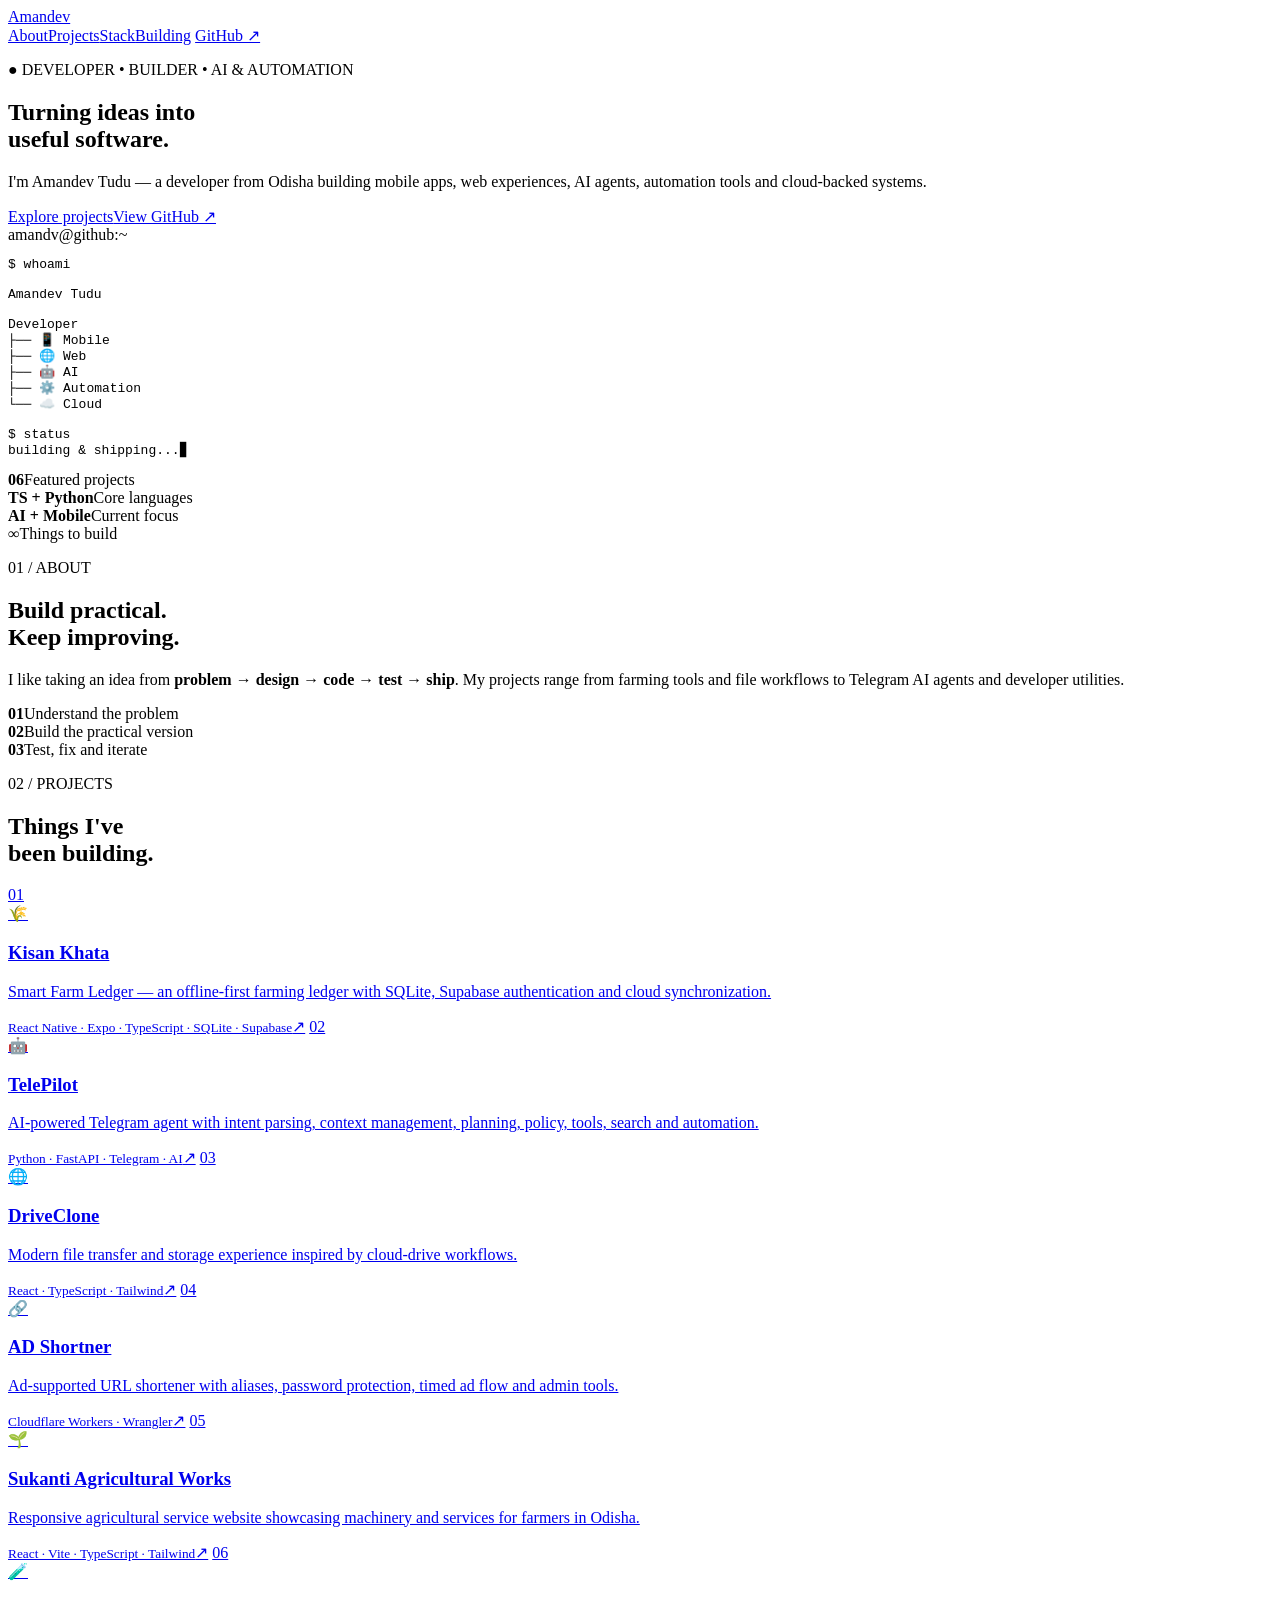
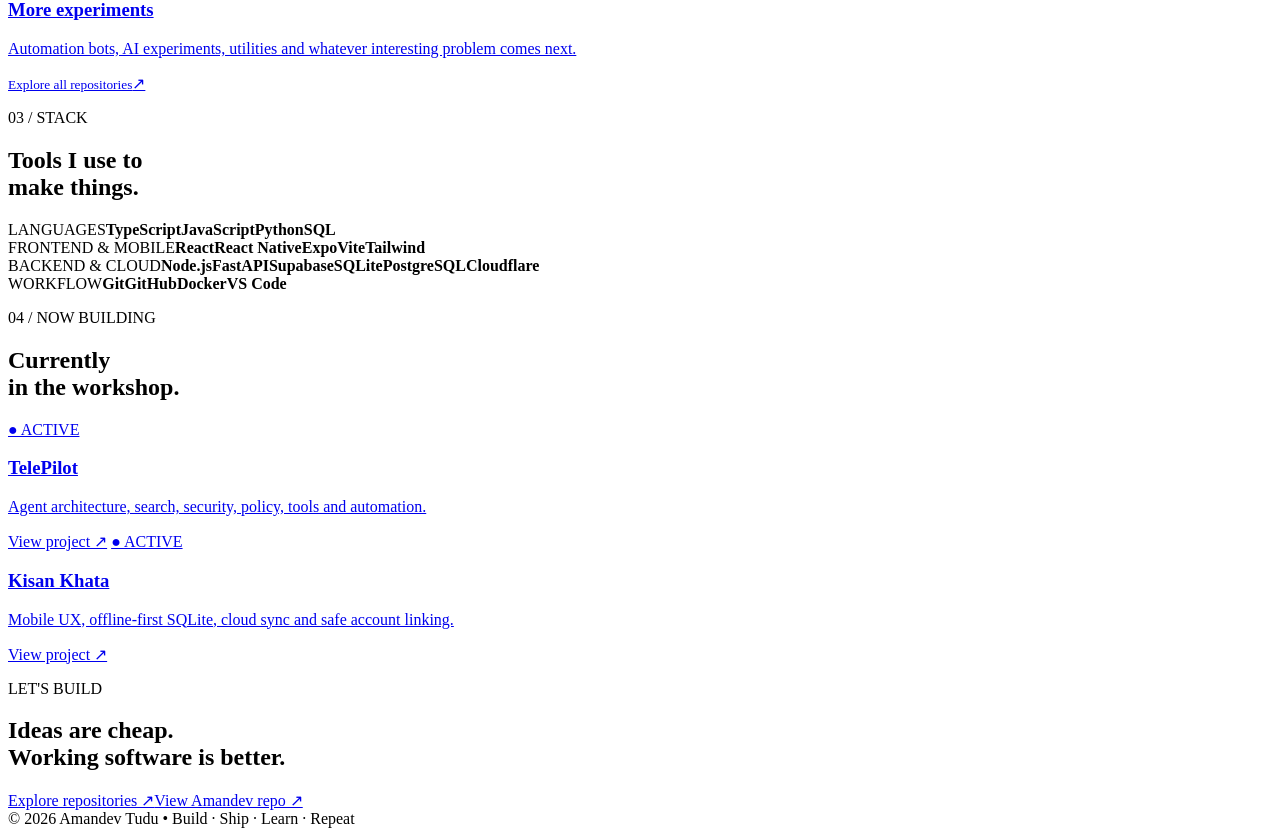
==== website/index.html @ a1b8db11 "feat: add Amandev portfolio website" ====
<!doctype html>
<html lang="en">
<head>
<meta charset="UTF-8">
<meta name="viewport" content="width=device-width, initial-scale=1.0">
<meta name="description" content="Amandev — Developer, builder, and AI & automation enthusiast.">
<title>Amandev — Developer • Builder • AI & Automation</title>
<link rel="preconnect" href="https://fonts.googleapis.com">
<link rel="preconnect" href="https://fonts.gstatic.com" crossorigin>
<link href="https://fonts.googleapis.com/css2?family=Inter:wght@400;500;600;700;800&family=JetBrains+Mono:wght@500;600&display=swap" rel="stylesheet">
<link rel="stylesheet" href="./style.css">
</head>
<body>
<header class="nav">
  <a class="brand" href="#top"><span class="dot"></span>Amandev</a>
  <nav>
    <a href="#about">About</a><a href="#projects">Projects</a><a href="#stack">Stack</a><a href="#building">Building</a>
    <a class="nav-cta" href="https://github.com/amandv123">GitHub ↗</a>
  </nav>
</header>

<main id="top">
<section class="hero">
  <div class="hero-copy reveal">
    <p class="eyebrow"><span>●</span> DEVELOPER • BUILDER • AI & AUTOMATION</p>
    <h1>Turning ideas into<br><span>useful software.</span></h1>
    <p class="lead">I'm Amandev Tudu — a developer from Odisha building mobile apps, web experiences, AI agents, automation tools and cloud-backed systems.</p>
    <div class="actions"><a class="button primary" href="#projects">Explore projects</a><a class="button secondary" href="https://github.com/amandv123">View GitHub ↗</a></div>
  </div>
  <div class="terminal reveal">
    <div class="terminal-top"><i></i><i></i><i></i><span>amandv@github:~</span></div>
    <pre><span class="muted">$</span> whoami

<span class="green">Amandev Tudu</span>

Developer
├── 📱 Mobile
├── 🌐 Web
├── 🤖 AI
├── ⚙️ Automation
└── ☁️ Cloud

<span class="muted">$</span> status
<span class="green">building & shipping...</span><span class="cursor">▋</span></pre>
  </div>
</section>

<section class="stats">
  <div><strong>06</strong><span>Featured projects</span></div>
  <div><strong>TS + Python</strong><span>Core languages</span></div>
  <div><strong>AI + Mobile</strong><span>Current focus</span></div>
  <div><strong>∞</strong><span>Things to build</span></div>
</section>

<section id="about" class="section">
  <div class="section-head"><p class="eyebrow">01 / ABOUT</p><h2>Build practical.<br><span>Keep improving.</span></h2></div>
  <div class="about-grid">
    <p class="large">I like taking an idea from <b>problem → design → code → test → ship</b>. My projects range from farming tools and file workflows to Telegram AI agents and developer utilities.</p>
    <div class="principles"><div><b>01</b><span>Understand the problem</span></div><div><b>02</b><span>Build the practical version</span></div><div><b>03</b><span>Test, fix and iterate</span></div></div>
  </div>
</section>

<section id="projects" class="section">
  <div class="section-head"><p class="eyebrow">02 / PROJECTS</p><h2>Things I've<br><span>been building.</span></h2></div>
  <div class="projects">
    <a class="project featured" href="https://github.com/amandv123/kisan-khata"><span class="num">01</span><div class="icon">🌾</div><h3>Kisan Khata</h3><p>Smart Farm Ledger — an offline-first farming ledger with SQLite, Supabase authentication and cloud synchronization.</p><small>React Native · Expo · TypeScript · SQLite · Supabase</small><span class="arrow">↗</span></a>
    <a class="project featured" href="https://github.com/amandv123/telepilot"><span class="num">02</span><div class="icon">🤖</div><h3>TelePilot</h3><p>AI-powered Telegram agent with intent parsing, context management, planning, policy, tools, search and automation.</p><small>Python · FastAPI · Telegram · AI</small><span class="arrow">↗</span></a>
    <a class="project" href="https://github.com/amandv123/DriveClone"><span class="num">03</span><div class="icon">🌐</div><h3>DriveClone</h3><p>Modern file transfer and storage experience inspired by cloud-drive workflows.</p><small>React · TypeScript · Tailwind</small><span class="arrow">↗</span></a>
    <a class="project" href="https://github.com/amandv123/ad-shortner"><span class="num">04</span><div class="icon">🔗</div><h3>AD Shortner</h3><p>Ad-supported URL shortener with aliases, password protection, timed ad flow and admin tools.</p><small>Cloudflare Workers · Wrangler</small><span class="arrow">↗</span></a>
    <a class="project" href="https://github.com/amandv123/sukanti-agricultural-works"><span class="num">05</span><div class="icon">🌱</div><h3>Sukanti Agricultural Works</h3><p>Responsive agricultural service website showcasing machinery and services for farmers in Odisha.</p><small>React · Vite · TypeScript · Tailwind</small><span class="arrow">↗</span></a>
    <a class="project more" href="https://github.com/amandv123?tab=repositories"><span class="num">06</span><div class="icon">🧪</div><h3>More experiments</h3><p>Automation bots, AI experiments, utilities and whatever interesting problem comes next.</p><small>Explore all repositories</small><span class="arrow">↗</span></a>
  </div>
</section>

<section id="stack" class="section">
  <div class="section-head"><p class="eyebrow">03 / STACK</p><h2>Tools I use to<br><span>make things.</span></h2></div>
  <div class="stack-grid">
    <div><span>LANGUAGES</span><b>TypeScript</b><b>JavaScript</b><b>Python</b><b>SQL</b></div>
    <div><span>FRONTEND & MOBILE</span><b>React</b><b>React Native</b><b>Expo</b><b>Vite</b><b>Tailwind</b></div>
    <div><span>BACKEND & CLOUD</span><b>Node.js</b><b>FastAPI</b><b>Supabase</b><b>SQLite</b><b>PostgreSQL</b><b>Cloudflare</b></div>
    <div><span>WORKFLOW</span><b>Git</b><b>GitHub</b><b>Docker</b><b>VS Code</b></div>
  </div>
</section>

<section id="building" class="section building">
  <div class="section-head"><p class="eyebrow">04 / NOW BUILDING</p><h2>Currently<br><span>in the workshop.</span></h2></div>
  <div class="now-grid">
    <a href="https://github.com/amandv123/telepilot"><span class="live">● ACTIVE</span><h3>TelePilot</h3><p>Agent architecture, search, security, policy, tools and automation.</p><span>View project ↗</span></a>
    <a href="https://github.com/amandv123/kisan-khata"><span class="live">● ACTIVE</span><h3>Kisan Khata</h3><p>Mobile UX, offline-first SQLite, cloud sync and safe account linking.</p><span>View project ↗</span></a>
  </div>
</section>

<section class="final-cta">
  <p class="eyebrow">LET'S BUILD</p><h2>Ideas are cheap.<br><span>Working software is better.</span></h2>
  <div class="actions"><a class="button primary" href="https://github.com/amandv123?tab=repositories">Explore repositories ↗</a><a class="button secondary" href="https://github.com/amandv123/Amandev">View Amandev repo ↗</a></div>
</section>
</main>
<footer>© 2026 Amandev Tudu <span>•</span> Build · Ship · Learn · Repeat</footer>
<script src="./script.js"></script>
</body>
</html>
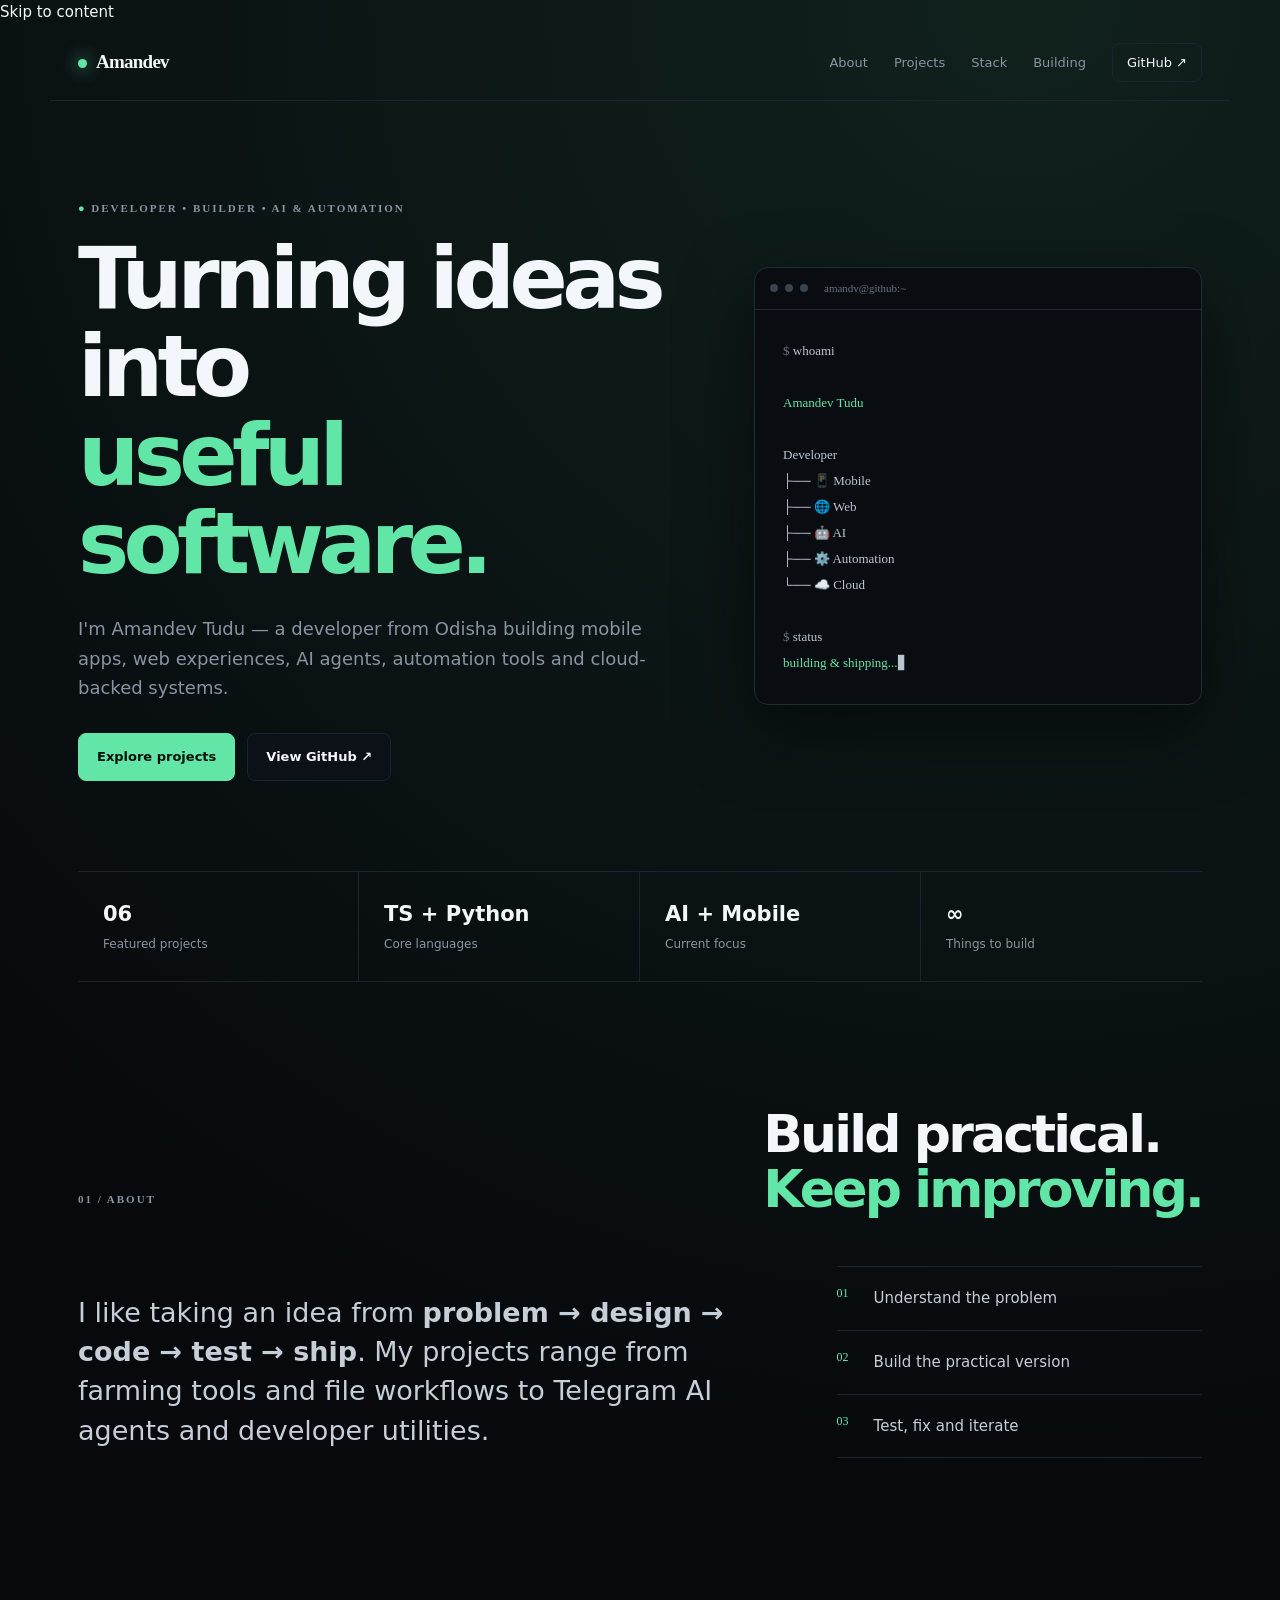
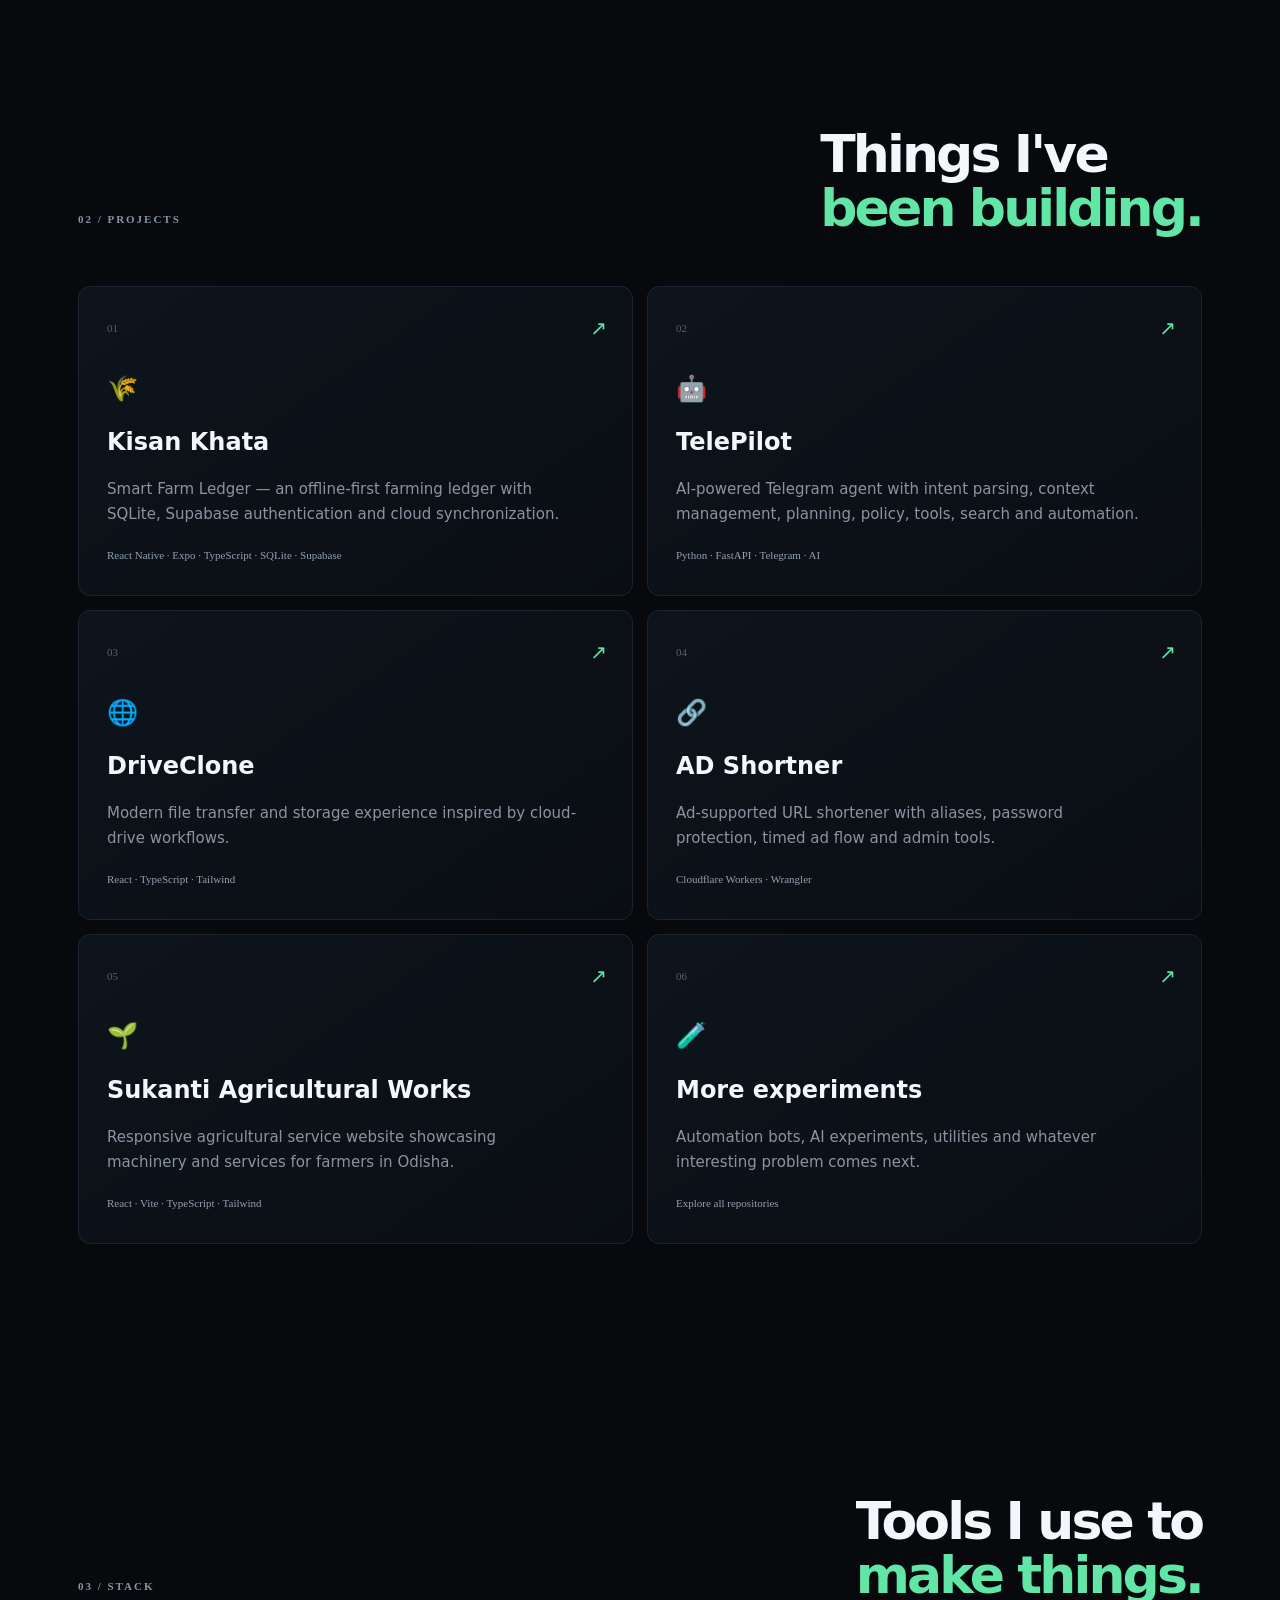
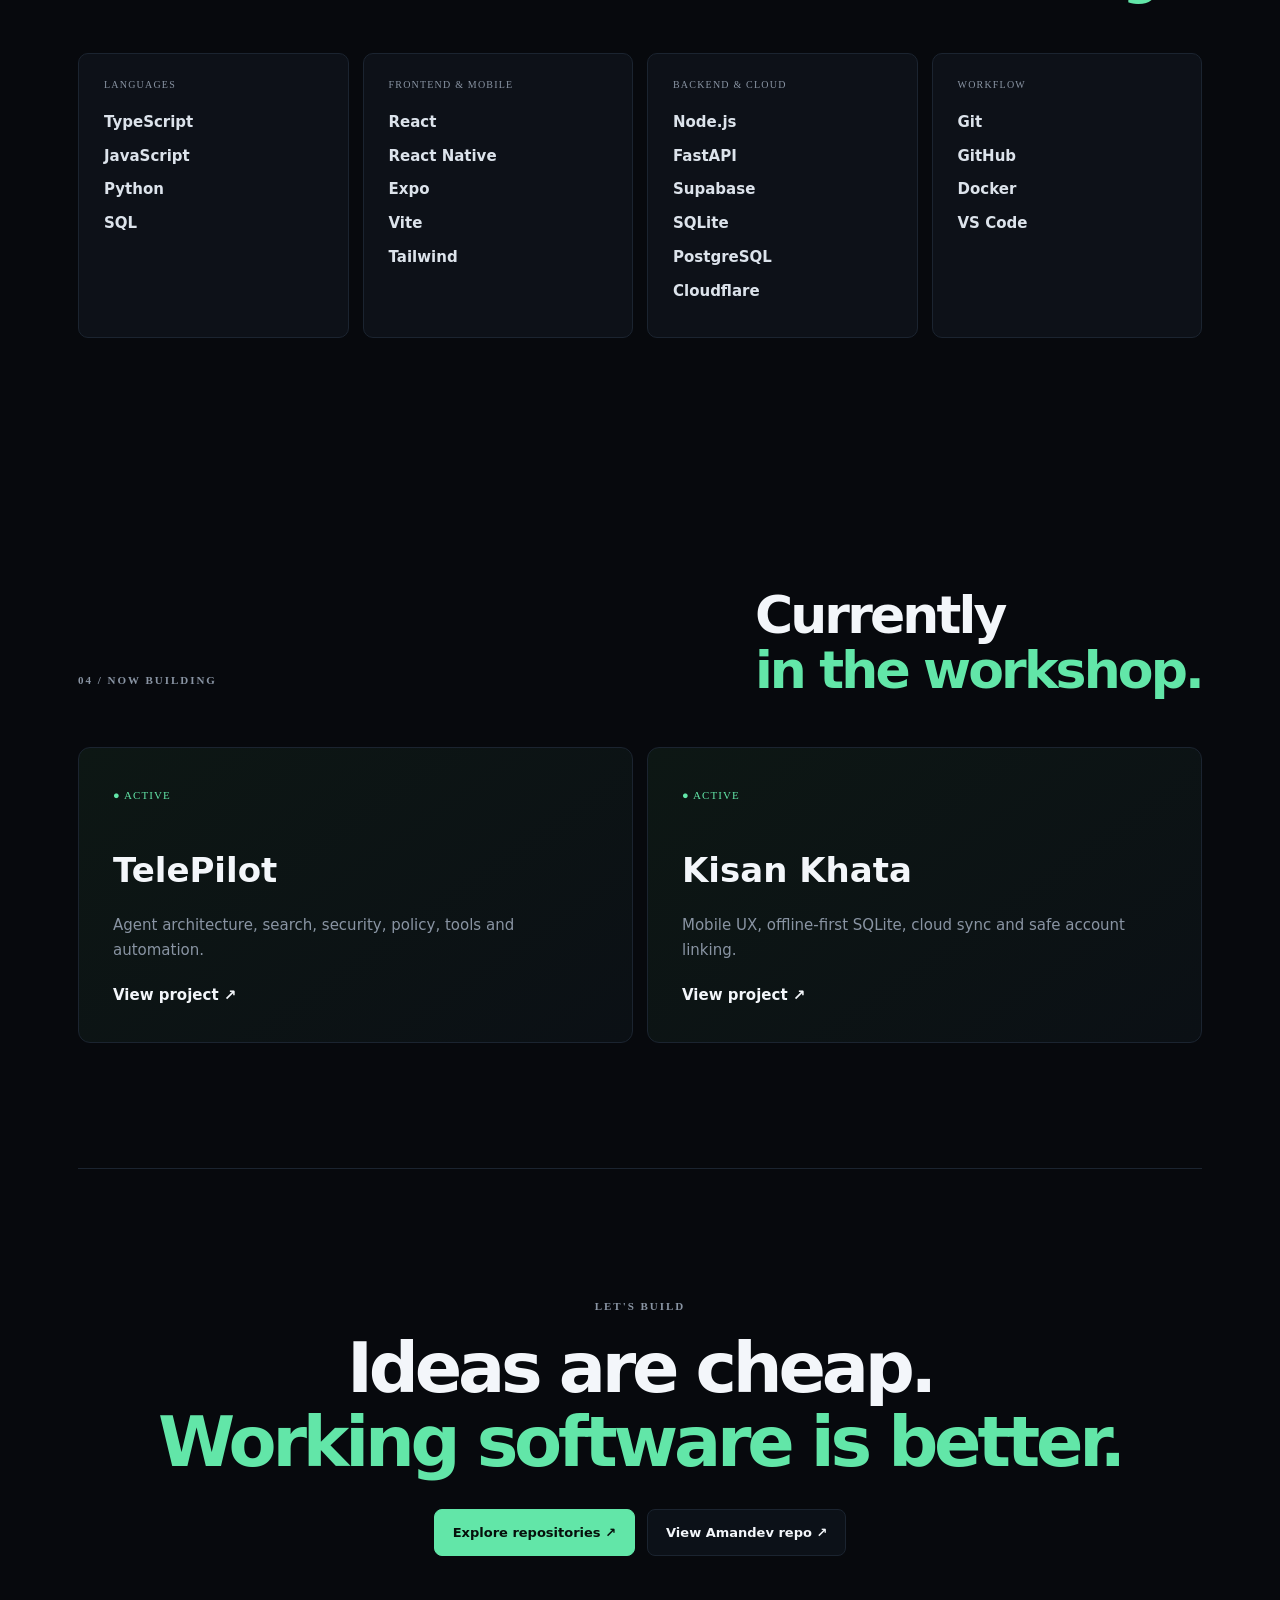
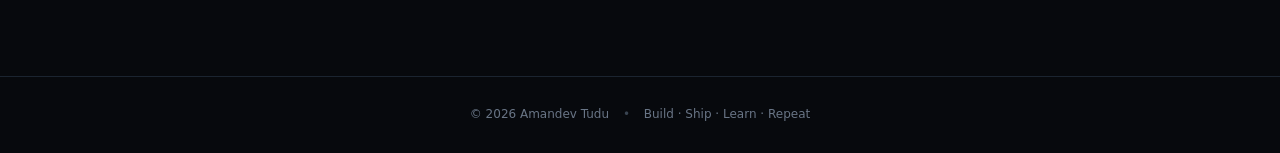
==== commit 25991c09: "feat: improve portfolio metadata and accessibility" ====
--- a/website/index.html
+++ b/website/index.html
@@ -3,14 +3,20 @@
 <head>
 <meta charset="UTF-8">
 <meta name="viewport" content="width=device-width, initial-scale=1.0">
-<meta name="description" content="Amandev — Developer, builder, and AI & automation enthusiast.">
+<meta name="description" content="Amandev Tudu — Developer, builder, and AI & automation enthusiast building mobile apps, web experiences, AI agents and automation tools.">
+<meta name="theme-color" content="#07090d">
+<meta property="og:title" content="Amandev — Developer • Builder • AI & Automation">
+<meta property="og:description" content="Turning ideas into useful software. Explore Amandev's projects, stack and current builds.">
+<meta property="og:type" content="website">
+<meta property="og:url" content="https://amandv123.github.io/Amandev/">
+<link rel="icon" href="./favicon.svg" type="image/svg+xml">
 <title>Amandev — Developer • Builder • AI & Automation</title>
 <link rel="preconnect" href="https://fonts.googleapis.com">
 <link rel="preconnect" href="https://fonts.gstatic.com" crossorigin>
 <link href="https://fonts.googleapis.com/css2?family=Inter:wght@400;500;600;700;800&family=JetBrains+Mono:wght@500;600&display=swap" rel="stylesheet">
 <link rel="stylesheet" href="./style.css">
 </head>
-<body>
+<body><a class="skip-link" href="#main-content">Skip to content</a>
 <header class="nav">
   <a class="brand" href="#top"><span class="dot"></span>Amandev</a>
   <nav>
@@ -19,7 +25,7 @@
   </nav>
 </header>
 
-<main id="top">
+<main id="top"><div id="main-content">
 <section class="hero">
   <div class="hero-copy reveal">
     <p class="eyebrow"><span>●</span> DEVELOPER • BUILDER • AI & AUTOMATION</p>
--- a/website/style.css
+++ b/website/style.css
@@ -0,0 +1 @@
+:root{--bg:#07090d;--panel:#0d1118;--line:#1b2430;--text:#f3f6fa;--muted:#8994a3;--accent:#62e6a8;--accent2:#7aa7ff}*{box-sizing:border-box}html{scroll-behavior:smooth}body{margin:0;background:radial-gradient(circle at 80% 0%,#10211c 0,#07090d 30%),var(--bg);color:var(--text);font:15px Inter,system-ui,sans-serif;line-height:1.65}a{color:inherit;text-decoration:none}.nav{height:76px;display:flex;align-items:center;justify-content:space-between;max-width:1180px;margin:auto;padding:0 28px;border-bottom:1px solid var(--line)}.brand{font:700 19px "JetBrains Mono";letter-spacing:-.04em}.dot{display:inline-block;width:9px;height:9px;background:var(--accent);border-radius:50%;margin-right:9px;box-shadow:0 0 18px #62e6a8}.nav nav{display:flex;gap:26px;align-items:center}.nav nav a{color:var(--muted);font-size:13px}.nav nav a:hover{color:var(--text)}.nav .nav-cta{border:1px solid var(--line);padding:8px 14px;border-radius:8px;color:var(--text)}main{max-width:1180px;margin:auto;padding:0 28px}.hero{min-height:650px;display:grid;grid-template-columns:1.15fr .85fr;gap:70px;align-items:center;padding:90px 0}.eyebrow{font:600 11px "JetBrains Mono";letter-spacing:.18em;color:var(--muted)}.eyebrow span,.live{color:var(--accent)}h1{font-size:clamp(48px,7vw,86px);line-height:1.03;letter-spacing:-.065em;margin:20px 0 26px}h1 span,h2 span{color:var(--accent)}.lead{font-size:18px;color:var(--muted);max-width:650px}.actions{display:flex;gap:12px;margin-top:30px;flex-wrap:wrap}.button{padding:12px 18px;border-radius:8px;font-weight:700;font-size:13px;border:1px solid var(--line)}.primary{background:var(--accent);color:#06100b;border-color:var(--accent)}.secondary{background:#0c1118}.terminal{background:#090c11;border:1px solid #202b36;border-radius:14px;box-shadow:0 25px 70px #0008;overflow:hidden}.terminal-top{height:42px;border-bottom:1px solid #202b36;display:flex;align-items:center;gap:7px;padding:0 15px;color:#657181;font:11px "JetBrains Mono"}.terminal-top i{width:8px;height:8px;border-radius:50%;background:#394451}.terminal-top span{margin-left:9px}.terminal pre{padding:28px;margin:0;font:13px/2 "JetBrains Mono";color:#bac5d2}.muted{color:#687586}.green{color:var(--accent)}.cursor{animation:blink 1s infinite}.stats{display:grid;grid-template-columns:repeat(4,1fr);border-block:1px solid var(--line)}.stats div{padding:25px;border-right:1px solid var(--line)}.stats div:last-child{border:0}.stats strong{display:block;font-size:21px}.stats span{color:var(--muted);font-size:12px}.section{padding:125px 0}.section-head{display:flex;justify-content:space-between;align-items:end;gap:30px;margin-bottom:50px}.section-head h2{font-size:52px;line-height:1.05;letter-spacing:-.055em;margin:0}.about-grid{display:grid;grid-template-columns:1.3fr .7fr;gap:80px}.large{font-size:27px;line-height:1.45;color:#c6ced8}.principles{border-top:1px solid var(--line)}.principles div{display:flex;gap:25px;padding:19px 0;border-bottom:1px solid var(--line)}.principles b{color:var(--accent);font:12px "JetBrains Mono"}.principles span{color:#c6ced8}.projects{display:grid;grid-template-columns:repeat(2,1fr);gap:14px}.project{position:relative;background:linear-gradient(145deg,#0e141c,#0a0e14);border:1px solid var(--line);border-radius:12px;padding:28px;min-height:260px;transition:.25s}.project:hover,.now-grid a:hover{transform:translateY(-4px);border-color:#31404f}.project.featured{min-height:310px}.project .num{font:11px "JetBrains Mono";color:#536172}.icon{font-size:25px;margin:28px 0 14px}.project h3{font-size:24px;margin:0 0 8px}.project p{color:var(--muted);max-width:470px}.project small{color:#91a0b0;font:11px "JetBrains Mono"}.arrow{position:absolute;right:25px;top:25px;font-size:20px;color:var(--accent)}.stack-grid{display:grid;grid-template-columns:repeat(4,1fr);gap:14px}.stack-grid>div{background:var(--panel);border:1px solid var(--line);padding:25px;border-radius:10px;min-height:220px}.stack-grid span{display:block;color:var(--muted);font:10px "JetBrains Mono";letter-spacing:.12em;margin-bottom:20px}.stack-grid b{display:block;margin:9px 0;color:#dce3eb}.now-grid{display:grid;grid-template-columns:1fr 1fr;gap:14px}.now-grid a{background:linear-gradient(145deg,#0d1714,#0b1015);border:1px solid var(--line);border-radius:12px;padding:34px;transition:.25s}.live{font:11px "JetBrains Mono";letter-spacing:.1em}.now-grid h3{font-size:34px;margin:35px 0 5px}.now-grid p{color:var(--muted);min-height:55px}.now-grid a>span:last-child{font-weight:700}.final-cta{border-top:1px solid var(--line);padding:120px 0;text-align:center}.final-cta h2{font-size:clamp(42px,6vw,70px);line-height:1.05;letter-spacing:-.06em;margin:20px 0}.final-cta .actions{justify-content:center}footer{border-top:1px solid var(--line);padding:28px;text-align:center;color:#697586;font-size:12px}footer span{margin:0 10px;color:#394451}@keyframes blink{50%{opacity:0}}.reveal{animation:rise .8s ease both}@keyframes rise{from{opacity:0;transform:translateY(18px)}to{opacity:1;transform:none}}@media(max-width:800px){.nav{padding:0 18px}.nav nav a:not(.nav-cta){display:none}main{padding:0 18px}.hero{grid-template-columns:1fr;padding:70px 0;gap:45px}.stats{grid-template-columns:1fr 1fr}.stats div:nth-child(2){border-right:0}.stats div:nth-child(3),.stats div:nth-child(4){border-top:1px solid var(--line)}.section{padding:85px 0}.section-head{display:block}.section-head h2{font-size:42px;margin-top:18px}.about-grid,.projects,.now-grid{grid-template-columns:1fr;gap:12px}.stack-grid{grid-template-columns:1fr 1fr}.large{font-size:22px}.project,.project.featured{min-height:270px}}@media(max-width:500px){.stack-grid{grid-template-columns:1fr}.hero h1{font-size:48px}.terminal pre{font-size:11px;padding:22px 16px}.stats strong{font-size:17px}}
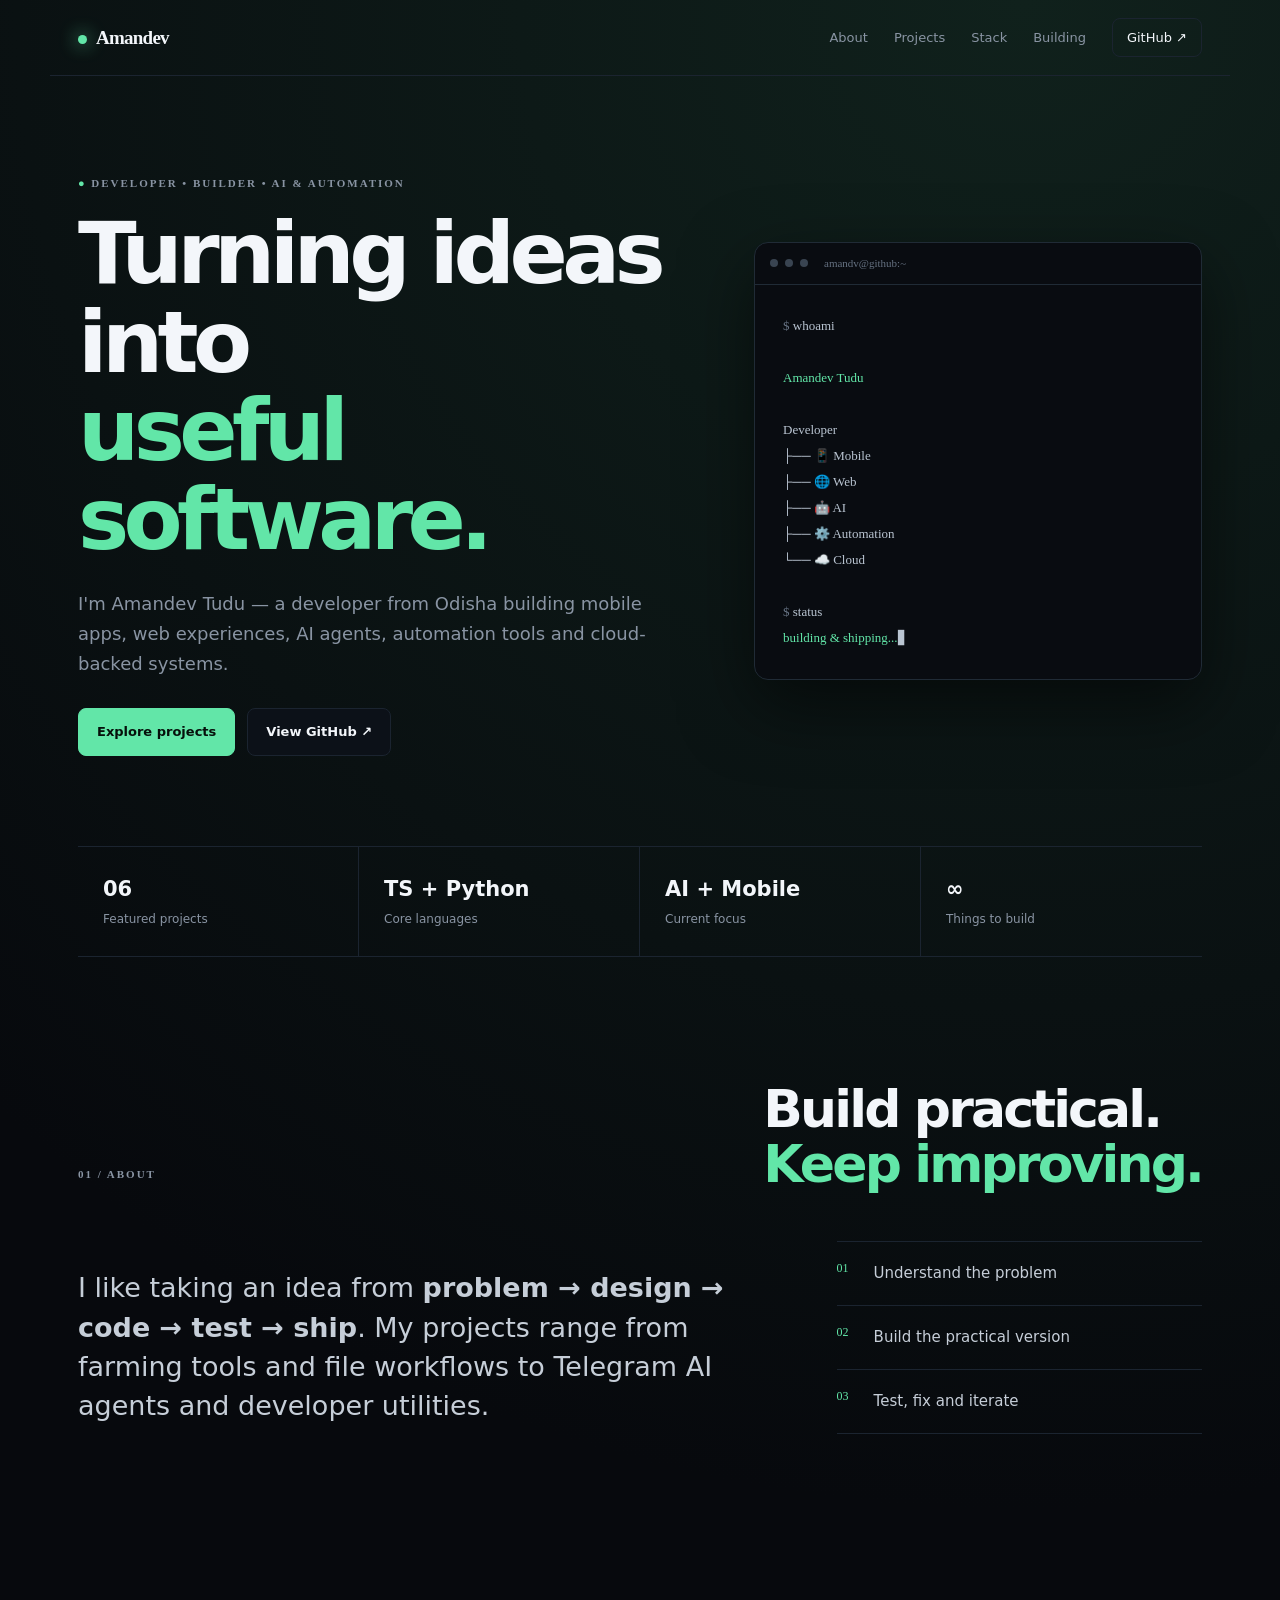
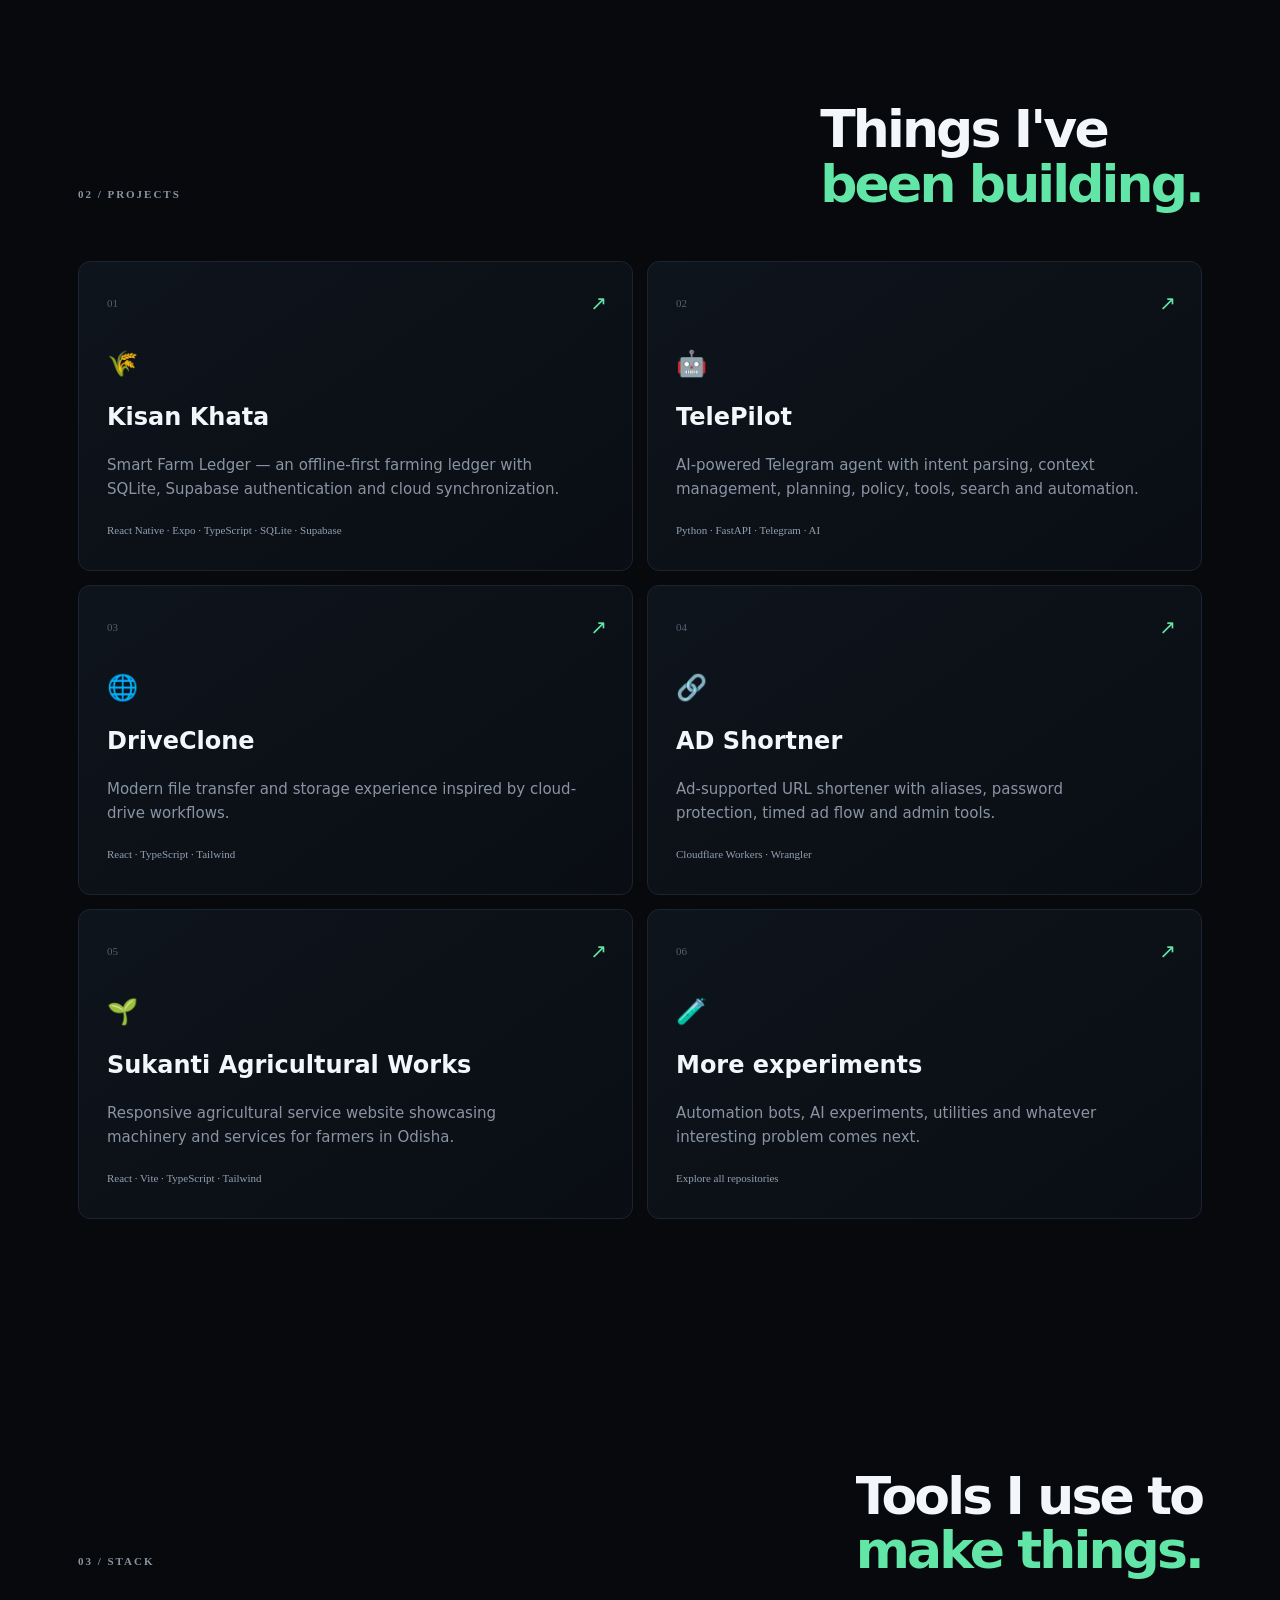
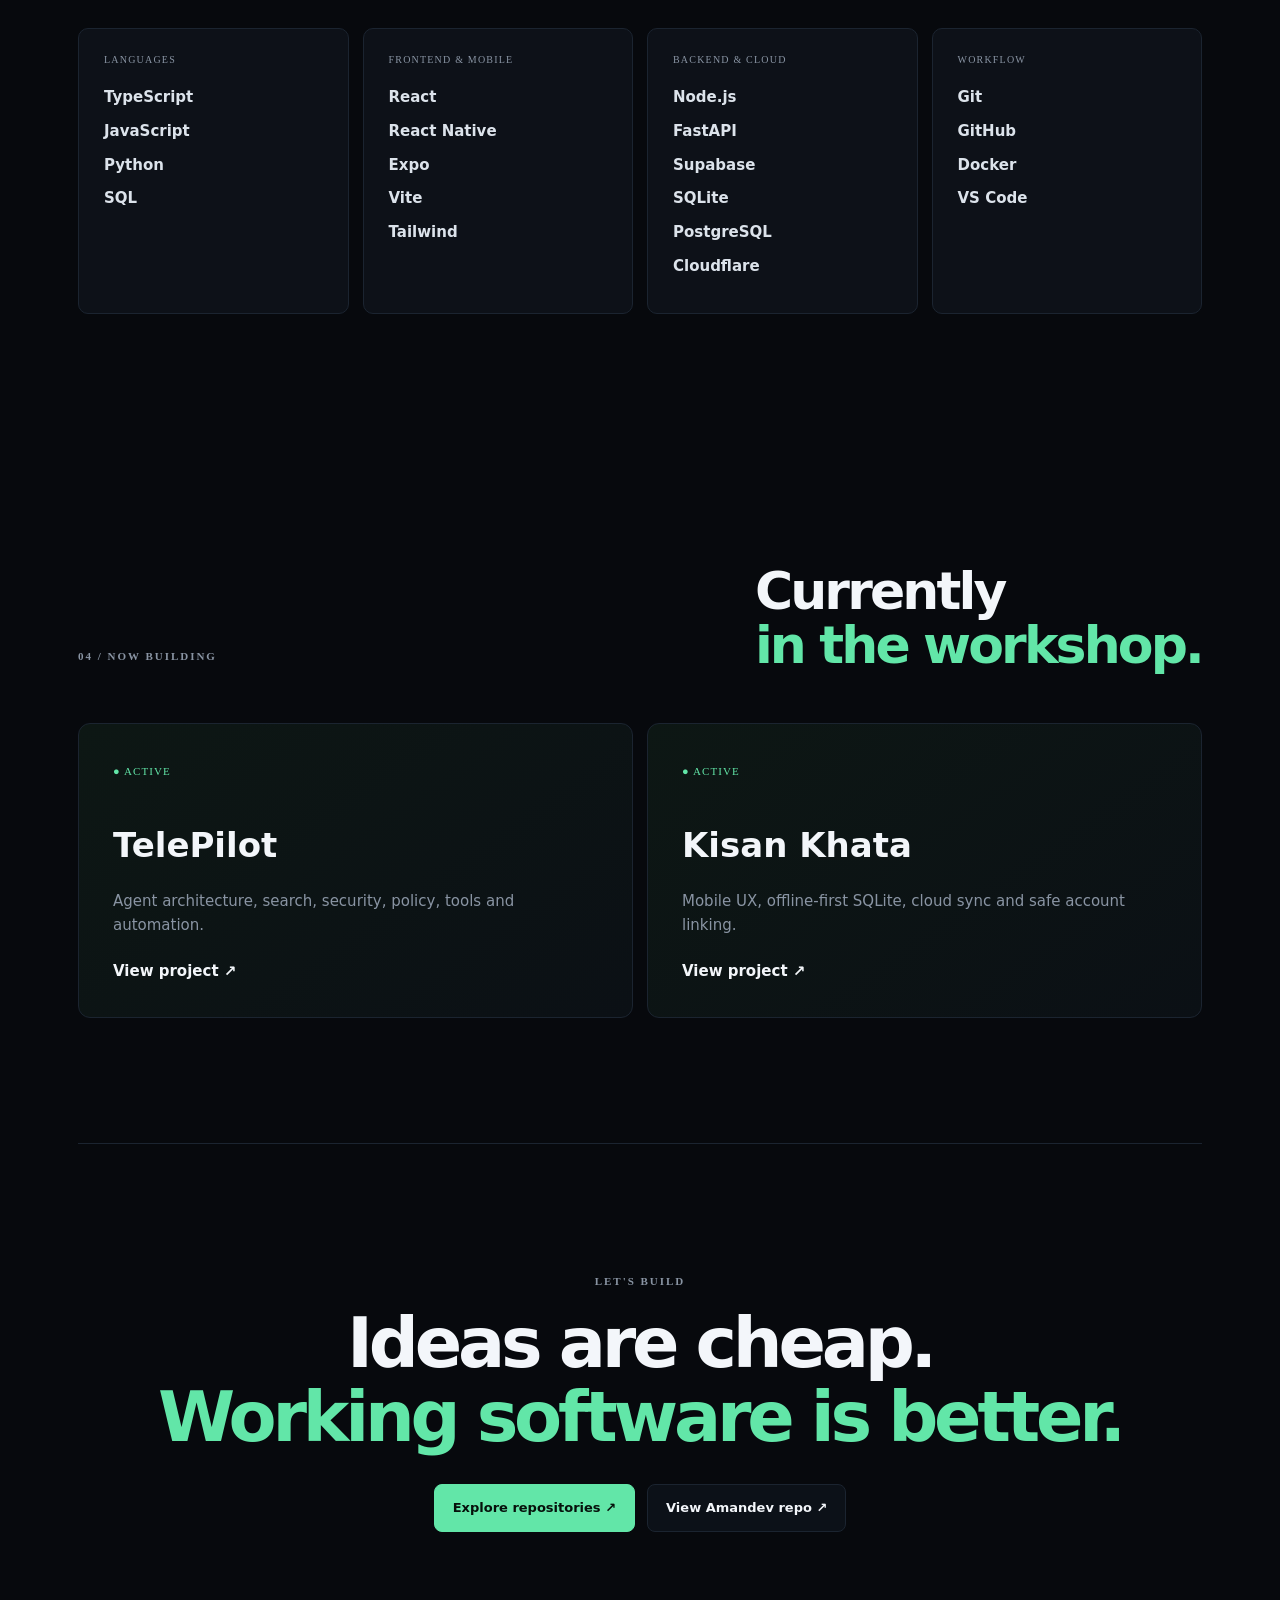
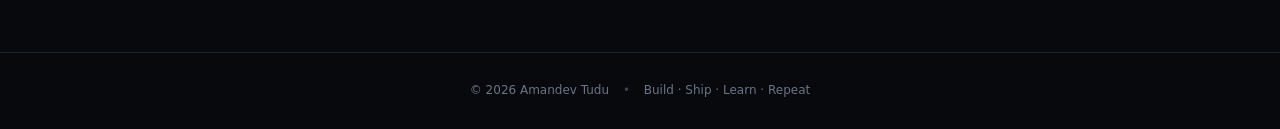
==== commit 6f47a14e: "feat: polish portfolio navigation and scroll UI" ====
--- a/website/index.html
+++ b/website/index.html
@@ -16,11 +16,11 @@
 <link href="https://fonts.googleapis.com/css2?family=Inter:wght@400;500;600;700;800&family=JetBrains+Mono:wght@500;600&display=swap" rel="stylesheet">
 <link rel="stylesheet" href="./style.css">
 </head>
-<body><a class="skip-link" href="#main-content">Skip to content</a>
+<body><div class="scroll-progress" aria-hidden="true"></div><a class="skip-link" href="#main-content">Skip to content</a>
 <header class="nav">
   <a class="brand" href="#top"><span class="dot"></span>Amandev</a>
   <nav>
-    <a href="#about">About</a><a href="#projects">Projects</a><a href="#stack">Stack</a><a href="#building">Building</a>
+    <a href="#about" data-section="about">About</a><a href="#projects" data-section="projects">Projects</a><a href="#stack" data-section="stack">Stack</a><a href="#building" data-section="building">Building</a>
     <a class="nav-cta" href="https://github.com/amandv123">GitHub ↗</a>
   </nav>
 </header>
--- a/website/style.css
+++ b/website/style.css
@@ -1 +1,3 @@
-:root{--bg:#07090d;--panel:#0d1118;--line:#1b2430;--text:#f3f6fa;--muted:#8994a3;--accent:#62e6a8;--accent2:#7aa7ff}*{box-sizing:border-box}html{scroll-behavior:smooth}body{margin:0;background:radial-gradient(circle at 80% 0%,#10211c 0,#07090d 30%),var(--bg);color:var(--text);font:15px Inter,system-ui,sans-serif;line-height:1.65}a{color:inherit;text-decoration:none}.nav{height:76px;display:flex;align-items:center;justify-content:space-between;max-width:1180px;margin:auto;padding:0 28px;border-bottom:1px solid var(--line)}.brand{font:700 19px "JetBrains Mono";letter-spacing:-.04em}.dot{display:inline-block;width:9px;height:9px;background:var(--accent);border-radius:50%;margin-right:9px;box-shadow:0 0 18px #62e6a8}.nav nav{display:flex;gap:26px;align-items:center}.nav nav a{color:var(--muted);font-size:13px}.nav nav a:hover{color:var(--text)}.nav .nav-cta{border:1px solid var(--line);padding:8px 14px;border-radius:8px;color:var(--text)}main{max-width:1180px;margin:auto;padding:0 28px}.hero{min-height:650px;display:grid;grid-template-columns:1.15fr .85fr;gap:70px;align-items:center;padding:90px 0}.eyebrow{font:600 11px "JetBrains Mono";letter-spacing:.18em;color:var(--muted)}.eyebrow span,.live{color:var(--accent)}h1{font-size:clamp(48px,7vw,86px);line-height:1.03;letter-spacing:-.065em;margin:20px 0 26px}h1 span,h2 span{color:var(--accent)}.lead{font-size:18px;color:var(--muted);max-width:650px}.actions{display:flex;gap:12px;margin-top:30px;flex-wrap:wrap}.button{padding:12px 18px;border-radius:8px;font-weight:700;font-size:13px;border:1px solid var(--line)}.primary{background:var(--accent);color:#06100b;border-color:var(--accent)}.secondary{background:#0c1118}.terminal{background:#090c11;border:1px solid #202b36;border-radius:14px;box-shadow:0 25px 70px #0008;overflow:hidden}.terminal-top{height:42px;border-bottom:1px solid #202b36;display:flex;align-items:center;gap:7px;padding:0 15px;color:#657181;font:11px "JetBrains Mono"}.terminal-top i{width:8px;height:8px;border-radius:50%;background:#394451}.terminal-top span{margin-left:9px}.terminal pre{padding:28px;margin:0;font:13px/2 "JetBrains Mono";color:#bac5d2}.muted{color:#687586}.green{color:var(--accent)}.cursor{animation:blink 1s infinite}.stats{display:grid;grid-template-columns:repeat(4,1fr);border-block:1px solid var(--line)}.stats div{padding:25px;border-right:1px solid var(--line)}.stats div:last-child{border:0}.stats strong{display:block;font-size:21px}.stats span{color:var(--muted);font-size:12px}.section{padding:125px 0}.section-head{display:flex;justify-content:space-between;align-items:end;gap:30px;margin-bottom:50px}.section-head h2{font-size:52px;line-height:1.05;letter-spacing:-.055em;margin:0}.about-grid{display:grid;grid-template-columns:1.3fr .7fr;gap:80px}.large{font-size:27px;line-height:1.45;color:#c6ced8}.principles{border-top:1px solid var(--line)}.principles div{display:flex;gap:25px;padding:19px 0;border-bottom:1px solid var(--line)}.principles b{color:var(--accent);font:12px "JetBrains Mono"}.principles span{color:#c6ced8}.projects{display:grid;grid-template-columns:repeat(2,1fr);gap:14px}.project{position:relative;background:linear-gradient(145deg,#0e141c,#0a0e14);border:1px solid var(--line);border-radius:12px;padding:28px;min-height:260px;transition:.25s}.project:hover,.now-grid a:hover{transform:translateY(-4px);border-color:#31404f}.project.featured{min-height:310px}.project .num{font:11px "JetBrains Mono";color:#536172}.icon{font-size:25px;margin:28px 0 14px}.project h3{font-size:24px;margin:0 0 8px}.project p{color:var(--muted);max-width:470px}.project small{color:#91a0b0;font:11px "JetBrains Mono"}.arrow{position:absolute;right:25px;top:25px;font-size:20px;color:var(--accent)}.stack-grid{display:grid;grid-template-columns:repeat(4,1fr);gap:14px}.stack-grid>div{background:var(--panel);border:1px solid var(--line);padding:25px;border-radius:10px;min-height:220px}.stack-grid span{display:block;color:var(--muted);font:10px "JetBrains Mono";letter-spacing:.12em;margin-bottom:20px}.stack-grid b{display:block;margin:9px 0;color:#dce3eb}.now-grid{display:grid;grid-template-columns:1fr 1fr;gap:14px}.now-grid a{background:linear-gradient(145deg,#0d1714,#0b1015);border:1px solid var(--line);border-radius:12px;padding:34px;transition:.25s}.live{font:11px "JetBrains Mono";letter-spacing:.1em}.now-grid h3{font-size:34px;margin:35px 0 5px}.now-grid p{color:var(--muted);min-height:55px}.now-grid a>span:last-child{font-weight:700}.final-cta{border-top:1px solid var(--line);padding:120px 0;text-align:center}.final-cta h2{font-size:clamp(42px,6vw,70px);line-height:1.05;letter-spacing:-.06em;margin:20px 0}.final-cta .actions{justify-content:center}footer{border-top:1px solid var(--line);padding:28px;text-align:center;color:#697586;font-size:12px}footer span{margin:0 10px;color:#394451}@keyframes blink{50%{opacity:0}}.reveal{animation:rise .8s ease both}@keyframes rise{from{opacity:0;transform:translateY(18px)}to{opacity:1;transform:none}}@media(max-width:800px){.nav{padding:0 18px}.nav nav a:not(.nav-cta){display:none}main{padding:0 18px}.hero{grid-template-columns:1fr;padding:70px 0;gap:45px}.stats{grid-template-columns:1fr 1fr}.stats div:nth-child(2){border-right:0}.stats div:nth-child(3),.stats div:nth-child(4){border-top:1px solid var(--line)}.section{padding:85px 0}.section-head{display:block}.section-head h2{font-size:42px;margin-top:18px}.about-grid,.projects,.now-grid{grid-template-columns:1fr;gap:12px}.stack-grid{grid-template-columns:1fr 1fr}.large{font-size:22px}.project,.project.featured{min-height:270px}}@media(max-width:500px){.stack-grid{grid-template-columns:1fr}.hero h1{font-size:48px}.terminal pre{font-size:11px;padding:22px 16px}.stats strong{font-size:17px}}+.skip-link{position:fixed;left:12px;top:12px;z-index:999;padding:10px 14px;border-radius:8px;background:var(--accent);color:#06100b;font-weight:800;transform:translateY(-160%);transition:transform .2s}.skip-link:focus{transform:none}:focus-visible{outline:2px solid var(--accent);outline-offset:4px}
+:root{--bg:#07090d;--panel:#0d1118;--line:#1b2430;--text:#f3f6fa;--muted:#8994a3;--accent:#62e6a8;--accent2:#7aa7ff}*{box-sizing:border-box}html{scroll-behavior:smooth}body{margin:0;background:radial-gradient(circle at 80% 0%,#10211c 0,#07090d 30%),var(--bg);color:var(--text);font:15px Inter,system-ui,sans-serif;line-height:1.65}a{color:inherit;text-decoration:none}.nav{height:76px;display:flex;align-items:center;justify-content:space-between;max-width:1180px;margin:auto;padding:0 28px;border-bottom:1px solid var(--line)}.brand{font:700 19px "JetBrains Mono";letter-spacing:-.04em}.dot{display:inline-block;width:9px;height:9px;background:var(--accent);border-radius:50%;margin-right:9px;box-shadow:0 0 18px #62e6a8}.nav nav{display:flex;gap:26px;align-items:center}.nav nav a{color:var(--muted);font-size:13px}.nav nav a:hover{color:var(--text)}.nav .nav-cta{border:1px solid var(--line);padding:8px 14px;border-radius:8px;color:var(--text)}main{max-width:1180px;margin:auto;padding:0 28px}.hero{min-height:650px;display:grid;grid-template-columns:1.15fr .85fr;gap:70px;align-items:center;padding:90px 0}.eyebrow{font:600 11px "JetBrains Mono";letter-spacing:.18em;color:var(--muted)}.eyebrow span,.live{color:var(--accent)}h1{font-size:clamp(48px,7vw,86px);line-height:1.03;letter-spacing:-.065em;margin:20px 0 26px}h1 span,h2 span{color:var(--accent)}.lead{font-size:18px;color:var(--muted);max-width:650px}.actions{display:flex;gap:12px;margin-top:30px;flex-wrap:wrap}.button{padding:12px 18px;border-radius:8px;font-weight:700;font-size:13px;border:1px solid var(--line)}.primary{background:var(--accent);color:#06100b;border-color:var(--accent)}.secondary{background:#0c1118}.terminal{background:#090c11;border:1px solid #202b36;border-radius:14px;box-shadow:0 25px 70px #0008;overflow:hidden}.terminal-top{height:42px;border-bottom:1px solid #202b36;display:flex;align-items:center;gap:7px;padding:0 15px;color:#657181;font:11px "JetBrains Mono"}.terminal-top i{width:8px;height:8px;border-radius:50%;background:#394451}.terminal-top span{margin-left:9px}.terminal pre{padding:28px;margin:0;font:13px/2 "JetBrains Mono";color:#bac5d2}.muted{color:#687586}.green{color:var(--accent)}.cursor{animation:blink 1s infinite}.stats{display:grid;grid-template-columns:repeat(4,1fr);border-block:1px solid var(--line)}.stats div{padding:25px;border-right:1px solid var(--line)}.stats div:last-child{border:0}.stats strong{display:block;font-size:21px}.stats span{color:var(--muted);font-size:12px}.section{padding:125px 0}.section-head{display:flex;justify-content:space-between;align-items:end;gap:30px;margin-bottom:50px}.section-head h2{font-size:52px;line-height:1.05;letter-spacing:-.055em;margin:0}.about-grid{display:grid;grid-template-columns:1.3fr .7fr;gap:80px}.large{font-size:27px;line-height:1.45;color:#c6ced8}.principles{border-top:1px solid var(--line)}.principles div{display:flex;gap:25px;padding:19px 0;border-bottom:1px solid var(--line)}.principles b{color:var(--accent);font:12px "JetBrains Mono"}.principles span{color:#c6ced8}.projects{display:grid;grid-template-columns:repeat(2,1fr);gap:14px}.project{position:relative;background:linear-gradient(145deg,#0e141c,#0a0e14);border:1px solid var(--line);border-radius:12px;padding:28px;min-height:260px;transition:.25s}.project:hover,.now-grid a:hover{transform:translateY(-4px);border-color:#31404f}.project.featured{min-height:310px}.project .num{font:11px "JetBrains Mono";color:#536172}.icon{font-size:25px;margin:28px 0 14px}.project h3{font-size:24px;margin:0 0 8px}.project p{color:var(--muted);max-width:470px}.project small{color:#91a0b0;font:11px "JetBrains Mono"}.arrow{position:absolute;right:25px;top:25px;font-size:20px;color:var(--accent)}.stack-grid{display:grid;grid-template-columns:repeat(4,1fr);gap:14px}.stack-grid>div{background:var(--panel);border:1px solid var(--line);padding:25px;border-radius:10px;min-height:220px}.stack-grid span{display:block;color:var(--muted);font:10px "JetBrains Mono";letter-spacing:.12em;margin-bottom:20px}.stack-grid b{display:block;margin:9px 0;color:#dce3eb}.now-grid{display:grid;grid-template-columns:1fr 1fr;gap:14px}.now-grid a{background:linear-gradient(145deg,#0d1714,#0b1015);border:1px solid var(--line);border-radius:12px;padding:34px;transition:.25s}.live{font:11px "JetBrains Mono";letter-spacing:.1em}.now-grid h3{font-size:34px;margin:35px 0 5px}.now-grid p{color:var(--muted);min-height:55px}.now-grid a>span:last-child{font-weight:700}.final-cta{border-top:1px solid var(--line);padding:120px 0;text-align:center}.final-cta h2{font-size:clamp(42px,6vw,70px);line-height:1.05;letter-spacing:-.06em;margin:20px 0}.final-cta .actions{justify-content:center}footer{border-top:1px solid var(--line);padding:28px;text-align:center;color:#697586;font-size:12px}footer span{margin:0 10px;color:#394451}@keyframes blink{50%{opacity:0}}.reveal{animation:rise .8s ease both}@keyframes rise{from{opacity:0;transform:translateY(18px)}to{opacity:1;transform:none}}@media(max-width:800px){.nav{padding:0 18px}.nav nav a:not(.nav-cta){display:none}main{padding:0 18px}.hero{grid-template-columns:1fr;padding:70px 0;gap:45px}.stats{grid-template-columns:1fr 1fr}.stats div:nth-child(2){border-right:0}.stats div:nth-child(3),.stats div:nth-child(4){border-top:1px solid var(--line)}.section{padding:85px 0}.section-head{display:block}.section-head h2{font-size:42px;margin-top:18px}.about-grid,.projects,.now-grid{grid-template-columns:1fr;gap:12px}.stack-grid{grid-template-columns:1fr 1fr}.large{font-size:22px}.project,.project.featured{min-height:270px}}@media(max-width:500px){.stack-grid{grid-template-columns:1fr}.hero h1{font-size:48px}.terminal pre{font-size:11px;padding:22px 16px}.stats strong{font-size:17px}}
+@media(prefers-reduced-motion:reduce){html{scroll-behavior:auto}.reveal{animation:none}.project,.now-grid a{transition:none}.cursor{animation:none}}
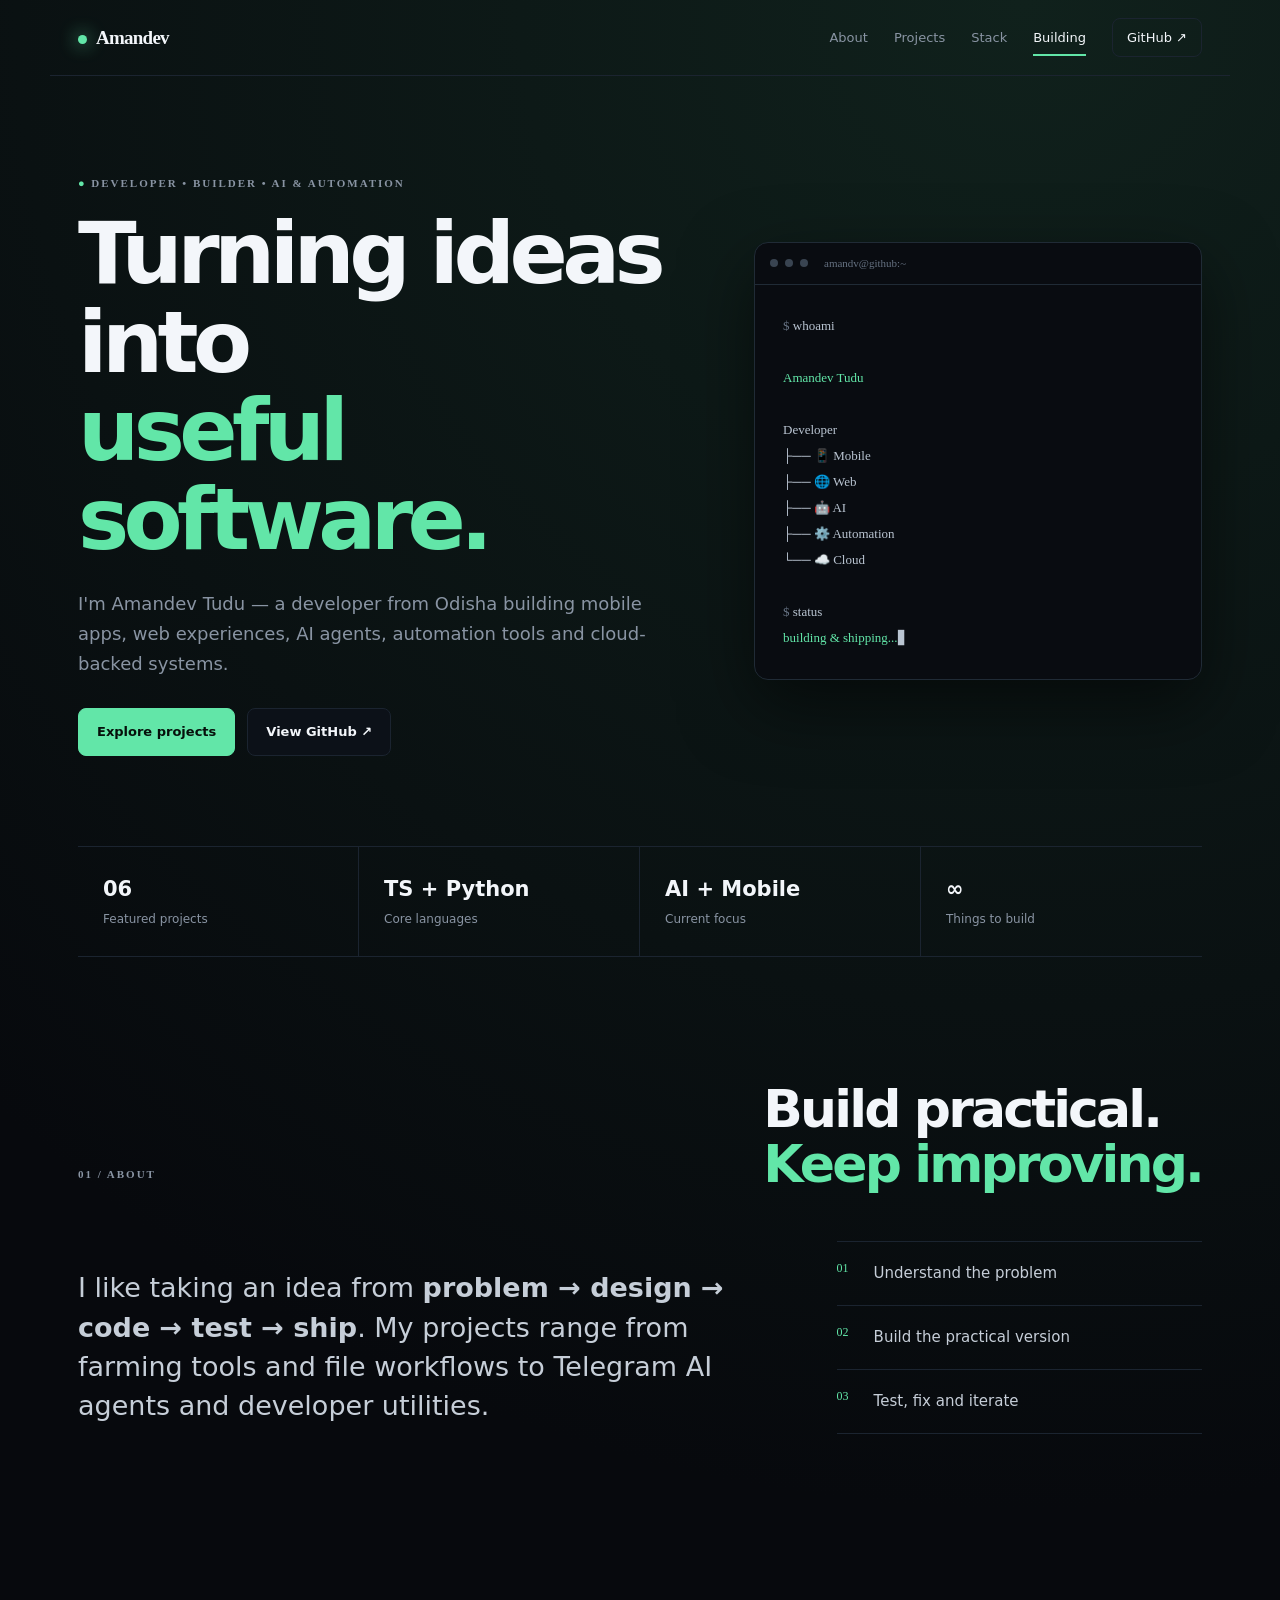
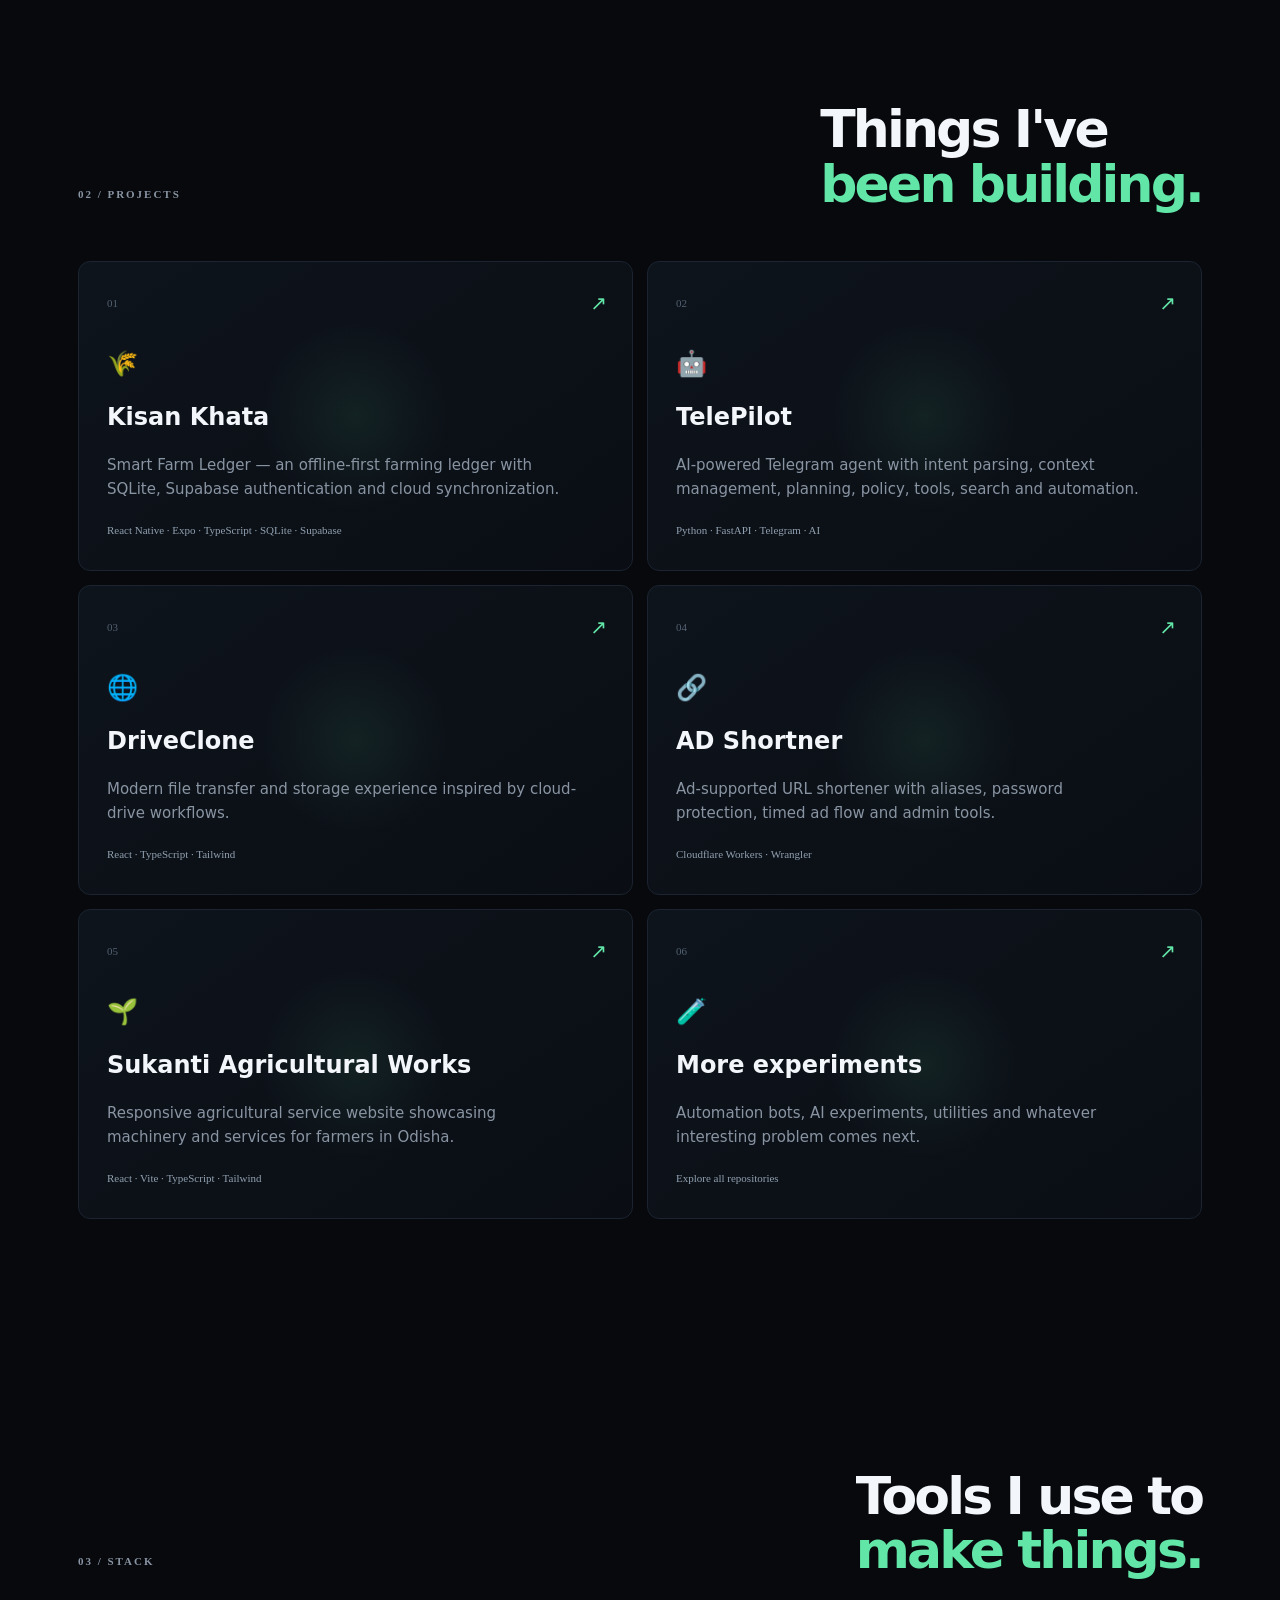
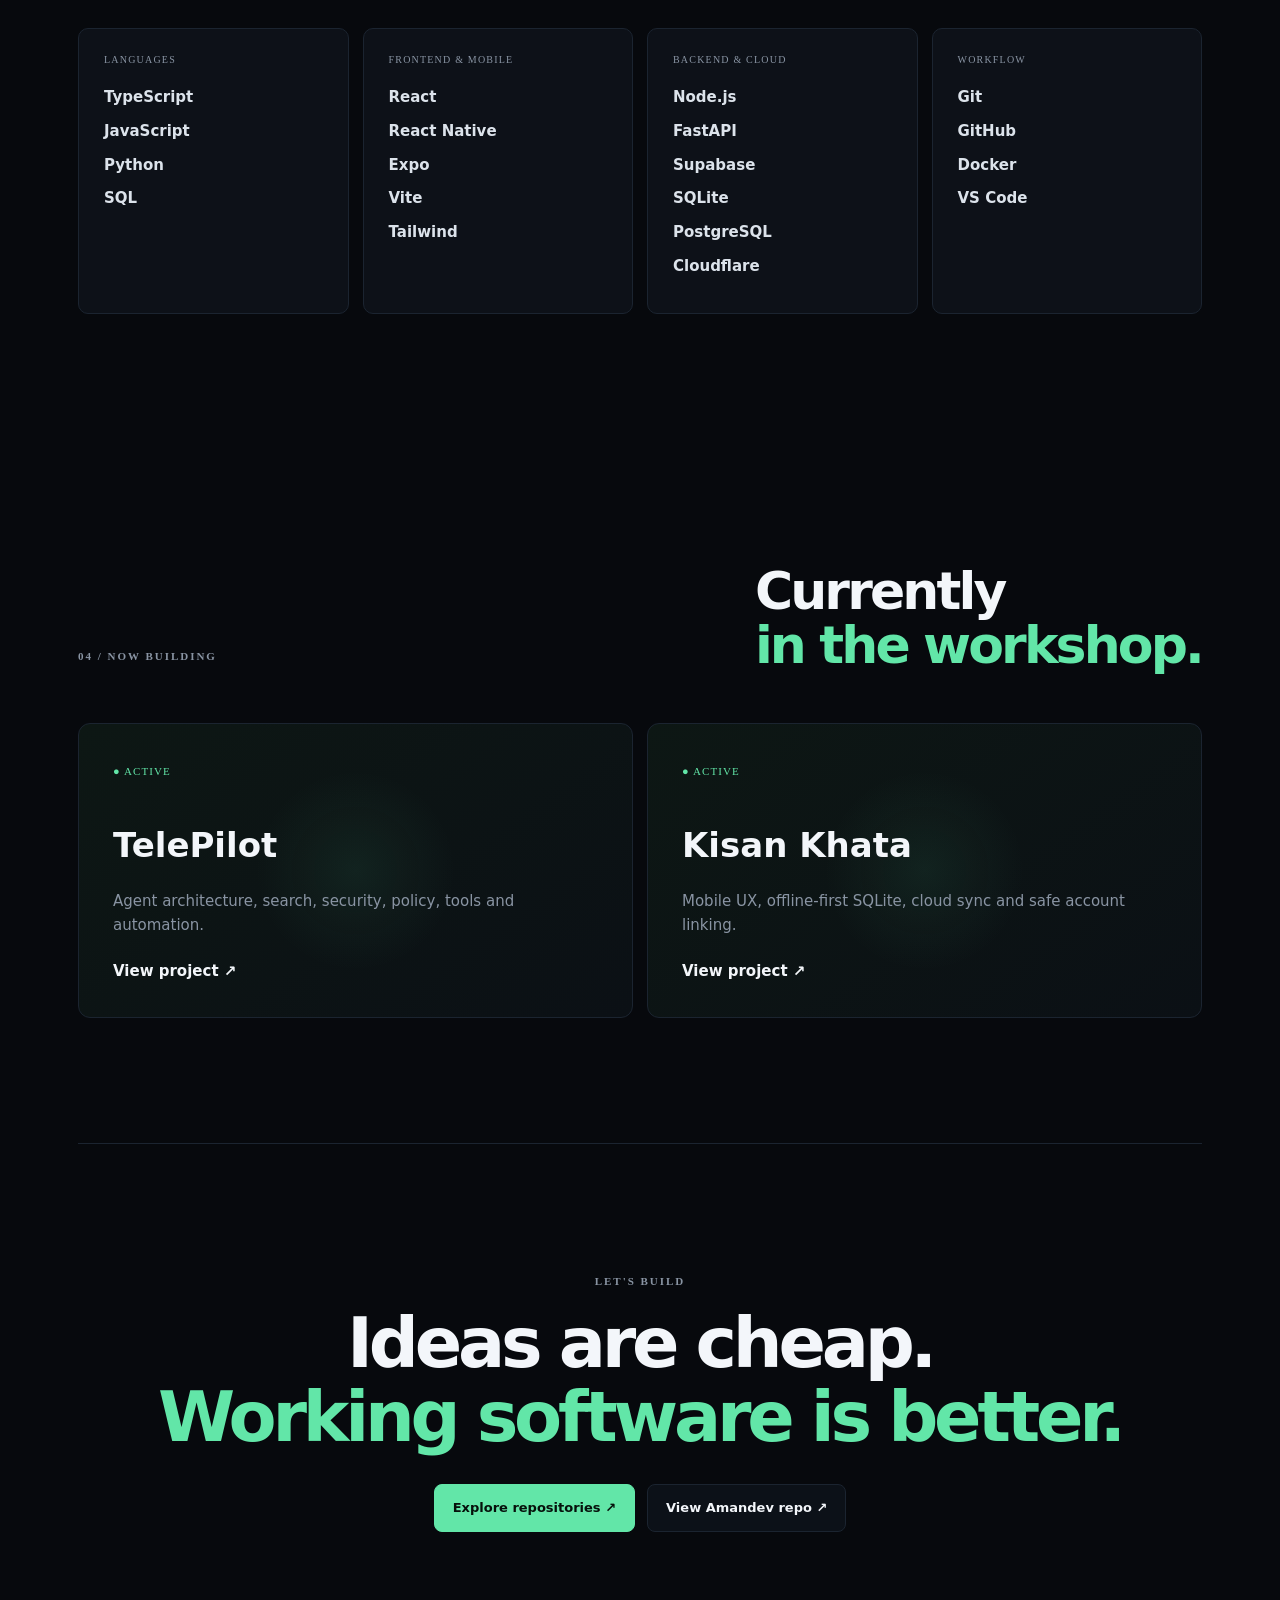
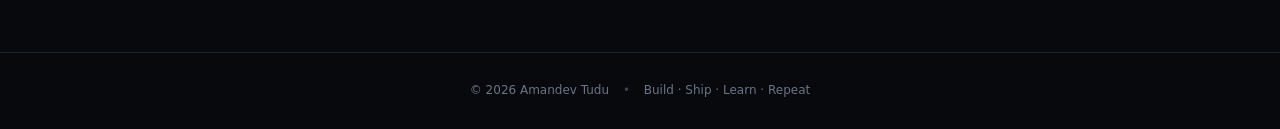
==== commit 99f9ebc7: "feat: strengthen portfolio SEO and metadata" ====
--- a/website/index.html
+++ b/website/index.html
@@ -5,16 +5,27 @@
 <meta name="viewport" content="width=device-width, initial-scale=1.0">
 <meta name="description" content="Amandev Tudu — Developer, builder, and AI & automation enthusiast building mobile apps, web experiences, AI agents and automation tools.">
 <meta name="theme-color" content="#07090d">
+<meta name="author" content="Amandev Tudu">
+<meta name="robots" content="index, follow">
+<link rel="canonical" href="https://amandv123.github.io/Amandev/">
 <meta property="og:title" content="Amandev — Developer • Builder • AI & Automation">
 <meta property="og:description" content="Turning ideas into useful software. Explore Amandev's projects, stack and current builds.">
 <meta property="og:type" content="website">
+<meta property="og:site_name" content="Amandev">
+<meta property="og:image" content="https://amandv123.github.io/Amandev/assets/banner.svg">
+<meta property="og:image:alt" content="Amandev — Developer, Builder, AI & Automation">
 <meta property="og:url" content="https://amandv123.github.io/Amandev/">
+<meta name="twitter:card" content="summary_large_image">
+<meta name="twitter:title" content="Amandev — Developer • Builder • AI & Automation">
+<meta name="twitter:description" content="Turning ideas into useful software. Explore Amandev's projects, stack and current builds.">
+<meta name="twitter:image" content="https://amandv123.github.io/Amandev/assets/banner.svg">
 <link rel="icon" href="./favicon.svg" type="image/svg+xml">
 <title>Amandev — Developer • Builder • AI & Automation</title>
 <link rel="preconnect" href="https://fonts.googleapis.com">
 <link rel="preconnect" href="https://fonts.gstatic.com" crossorigin>
 <link href="https://fonts.googleapis.com/css2?family=Inter:wght@400;500;600;700;800&family=JetBrains+Mono:wght@500;600&display=swap" rel="stylesheet">
 <link rel="stylesheet" href="./style.css">
+<link rel="manifest" href="./site.webmanifest">
 </head>
 <body><div class="scroll-progress" aria-hidden="true"></div><a class="skip-link" href="#main-content">Skip to content</a>
 <header class="nav">
@@ -103,5 +114,16 @@
 </main>
 <footer>© 2026 Amandev Tudu <span>•</span> Build · Ship · Learn · Repeat</footer>
 <script src="./script.js"></script>
+<script type="application/ld+json">
+{
+  "@context":"https://schema.org",
+  "@type":"Person",
+  "name":"Amandev Tudu",
+  "url":"https://amandv123.github.io/Amandev/",
+  "sameAs":["https://github.com/amandv123"],
+  "jobTitle":"Developer",
+  "description":"Developer and builder focused on mobile apps, web experiences, AI agents, automation and cloud-backed systems."
+}
+</script>
 </body>
 </html>
--- a/website/style.css
+++ b/website/style.css
@@ -1,3 +1,8 @@
 .skip-link{position:fixed;left:12px;top:12px;z-index:999;padding:10px 14px;border-radius:8px;background:var(--accent);color:#06100b;font-weight:800;transform:translateY(-160%);transition:transform .2s}.skip-link:focus{transform:none}:focus-visible{outline:2px solid var(--accent);outline-offset:4px}
 :root{--bg:#07090d;--panel:#0d1118;--line:#1b2430;--text:#f3f6fa;--muted:#8994a3;--accent:#62e6a8;--accent2:#7aa7ff}*{box-sizing:border-box}html{scroll-behavior:smooth}body{margin:0;background:radial-gradient(circle at 80% 0%,#10211c 0,#07090d 30%),var(--bg);color:var(--text);font:15px Inter,system-ui,sans-serif;line-height:1.65}a{color:inherit;text-decoration:none}.nav{height:76px;display:flex;align-items:center;justify-content:space-between;max-width:1180px;margin:auto;padding:0 28px;border-bottom:1px solid var(--line)}.brand{font:700 19px "JetBrains Mono";letter-spacing:-.04em}.dot{display:inline-block;width:9px;height:9px;background:var(--accent);border-radius:50%;margin-right:9px;box-shadow:0 0 18px #62e6a8}.nav nav{display:flex;gap:26px;align-items:center}.nav nav a{color:var(--muted);font-size:13px}.nav nav a:hover{color:var(--text)}.nav .nav-cta{border:1px solid var(--line);padding:8px 14px;border-radius:8px;color:var(--text)}main{max-width:1180px;margin:auto;padding:0 28px}.hero{min-height:650px;display:grid;grid-template-columns:1.15fr .85fr;gap:70px;align-items:center;padding:90px 0}.eyebrow{font:600 11px "JetBrains Mono";letter-spacing:.18em;color:var(--muted)}.eyebrow span,.live{color:var(--accent)}h1{font-size:clamp(48px,7vw,86px);line-height:1.03;letter-spacing:-.065em;margin:20px 0 26px}h1 span,h2 span{color:var(--accent)}.lead{font-size:18px;color:var(--muted);max-width:650px}.actions{display:flex;gap:12px;margin-top:30px;flex-wrap:wrap}.button{padding:12px 18px;border-radius:8px;font-weight:700;font-size:13px;border:1px solid var(--line)}.primary{background:var(--accent);color:#06100b;border-color:var(--accent)}.secondary{background:#0c1118}.terminal{background:#090c11;border:1px solid #202b36;border-radius:14px;box-shadow:0 25px 70px #0008;overflow:hidden}.terminal-top{height:42px;border-bottom:1px solid #202b36;display:flex;align-items:center;gap:7px;padding:0 15px;color:#657181;font:11px "JetBrains Mono"}.terminal-top i{width:8px;height:8px;border-radius:50%;background:#394451}.terminal-top span{margin-left:9px}.terminal pre{padding:28px;margin:0;font:13px/2 "JetBrains Mono";color:#bac5d2}.muted{color:#687586}.green{color:var(--accent)}.cursor{animation:blink 1s infinite}.stats{display:grid;grid-template-columns:repeat(4,1fr);border-block:1px solid var(--line)}.stats div{padding:25px;border-right:1px solid var(--line)}.stats div:last-child{border:0}.stats strong{display:block;font-size:21px}.stats span{color:var(--muted);font-size:12px}.section{padding:125px 0}.section-head{display:flex;justify-content:space-between;align-items:end;gap:30px;margin-bottom:50px}.section-head h2{font-size:52px;line-height:1.05;letter-spacing:-.055em;margin:0}.about-grid{display:grid;grid-template-columns:1.3fr .7fr;gap:80px}.large{font-size:27px;line-height:1.45;color:#c6ced8}.principles{border-top:1px solid var(--line)}.principles div{display:flex;gap:25px;padding:19px 0;border-bottom:1px solid var(--line)}.principles b{color:var(--accent);font:12px "JetBrains Mono"}.principles span{color:#c6ced8}.projects{display:grid;grid-template-columns:repeat(2,1fr);gap:14px}.project{position:relative;background:linear-gradient(145deg,#0e141c,#0a0e14);border:1px solid var(--line);border-radius:12px;padding:28px;min-height:260px;transition:.25s}.project:hover,.now-grid a:hover{transform:translateY(-4px);border-color:#31404f}.project.featured{min-height:310px}.project .num{font:11px "JetBrains Mono";color:#536172}.icon{font-size:25px;margin:28px 0 14px}.project h3{font-size:24px;margin:0 0 8px}.project p{color:var(--muted);max-width:470px}.project small{color:#91a0b0;font:11px "JetBrains Mono"}.arrow{position:absolute;right:25px;top:25px;font-size:20px;color:var(--accent)}.stack-grid{display:grid;grid-template-columns:repeat(4,1fr);gap:14px}.stack-grid>div{background:var(--panel);border:1px solid var(--line);padding:25px;border-radius:10px;min-height:220px}.stack-grid span{display:block;color:var(--muted);font:10px "JetBrains Mono";letter-spacing:.12em;margin-bottom:20px}.stack-grid b{display:block;margin:9px 0;color:#dce3eb}.now-grid{display:grid;grid-template-columns:1fr 1fr;gap:14px}.now-grid a{background:linear-gradient(145deg,#0d1714,#0b1015);border:1px solid var(--line);border-radius:12px;padding:34px;transition:.25s}.live{font:11px "JetBrains Mono";letter-spacing:.1em}.now-grid h3{font-size:34px;margin:35px 0 5px}.now-grid p{color:var(--muted);min-height:55px}.now-grid a>span:last-child{font-weight:700}.final-cta{border-top:1px solid var(--line);padding:120px 0;text-align:center}.final-cta h2{font-size:clamp(42px,6vw,70px);line-height:1.05;letter-spacing:-.06em;margin:20px 0}.final-cta .actions{justify-content:center}footer{border-top:1px solid var(--line);padding:28px;text-align:center;color:#697586;font-size:12px}footer span{margin:0 10px;color:#394451}@keyframes blink{50%{opacity:0}}.reveal{animation:rise .8s ease both}@keyframes rise{from{opacity:0;transform:translateY(18px)}to{opacity:1;transform:none}}@media(max-width:800px){.nav{padding:0 18px}.nav nav a:not(.nav-cta){display:none}main{padding:0 18px}.hero{grid-template-columns:1fr;padding:70px 0;gap:45px}.stats{grid-template-columns:1fr 1fr}.stats div:nth-child(2){border-right:0}.stats div:nth-child(3),.stats div:nth-child(4){border-top:1px solid var(--line)}.section{padding:85px 0}.section-head{display:block}.section-head h2{font-size:42px;margin-top:18px}.about-grid,.projects,.now-grid{grid-template-columns:1fr;gap:12px}.stack-grid{grid-template-columns:1fr 1fr}.large{font-size:22px}.project,.project.featured{min-height:270px}}@media(max-width:500px){.stack-grid{grid-template-columns:1fr}.hero h1{font-size:48px}.terminal pre{font-size:11px;padding:22px 16px}.stats strong{font-size:17px}}
-@media(prefers-reduced-motion:reduce){html{scroll-behavior:auto}.reveal{animation:none}.project,.now-grid a{transition:none}.cursor{animation:none}}+@media(prefers-reduced-motion:reduce){html{scroll-behavior:auto}.reveal{animation:none}.project,.now-grid a{transition:none}.cursor{animation:none}}
+.scroll-progress{position:fixed;z-index:1000;top:0;left:0;width:100%;height:2px;pointer-events:none;background:transparent}.scroll-progress::after{content:"";display:block;height:100%;width:var(--scroll,0%);background:var(--accent);box-shadow:0 0 12px #62e6a8;transition:width .08s linear}
+.nav nav a[data-section]{position:relative}.nav nav a[data-section]::after{content:"";position:absolute;left:0;right:0;bottom:-8px;height:2px;background:var(--accent);transform:scaleX(0);transform-origin:center;transition:transform .2s ease}.nav nav a[data-section].active{color:var(--text)}.nav nav a[data-section].active::after{transform:scaleX(1)}
+.project,.now-grid a{--mx:50%;--my:50%;background-image:radial-gradient(circle at var(--mx) var(--my),rgba(98,230,168,.08),transparent 30%),linear-gradient(145deg,#0e141c,#0a0e14)}.now-grid a{background-image:radial-gradient(circle at var(--mx) var(--my),rgba(98,230,168,.07),transparent 32%),linear-gradient(145deg,#0d1714,#0b1015)}
+.reveal-on-scroll{opacity:0;transform:translateY(22px);transition:opacity .7s ease,transform .7s ease}.reveal-on-scroll.visible{opacity:1;transform:none}
+@media(prefers-reduced-motion:reduce){.reveal-on-scroll{opacity:1;transform:none;transition:none}}
